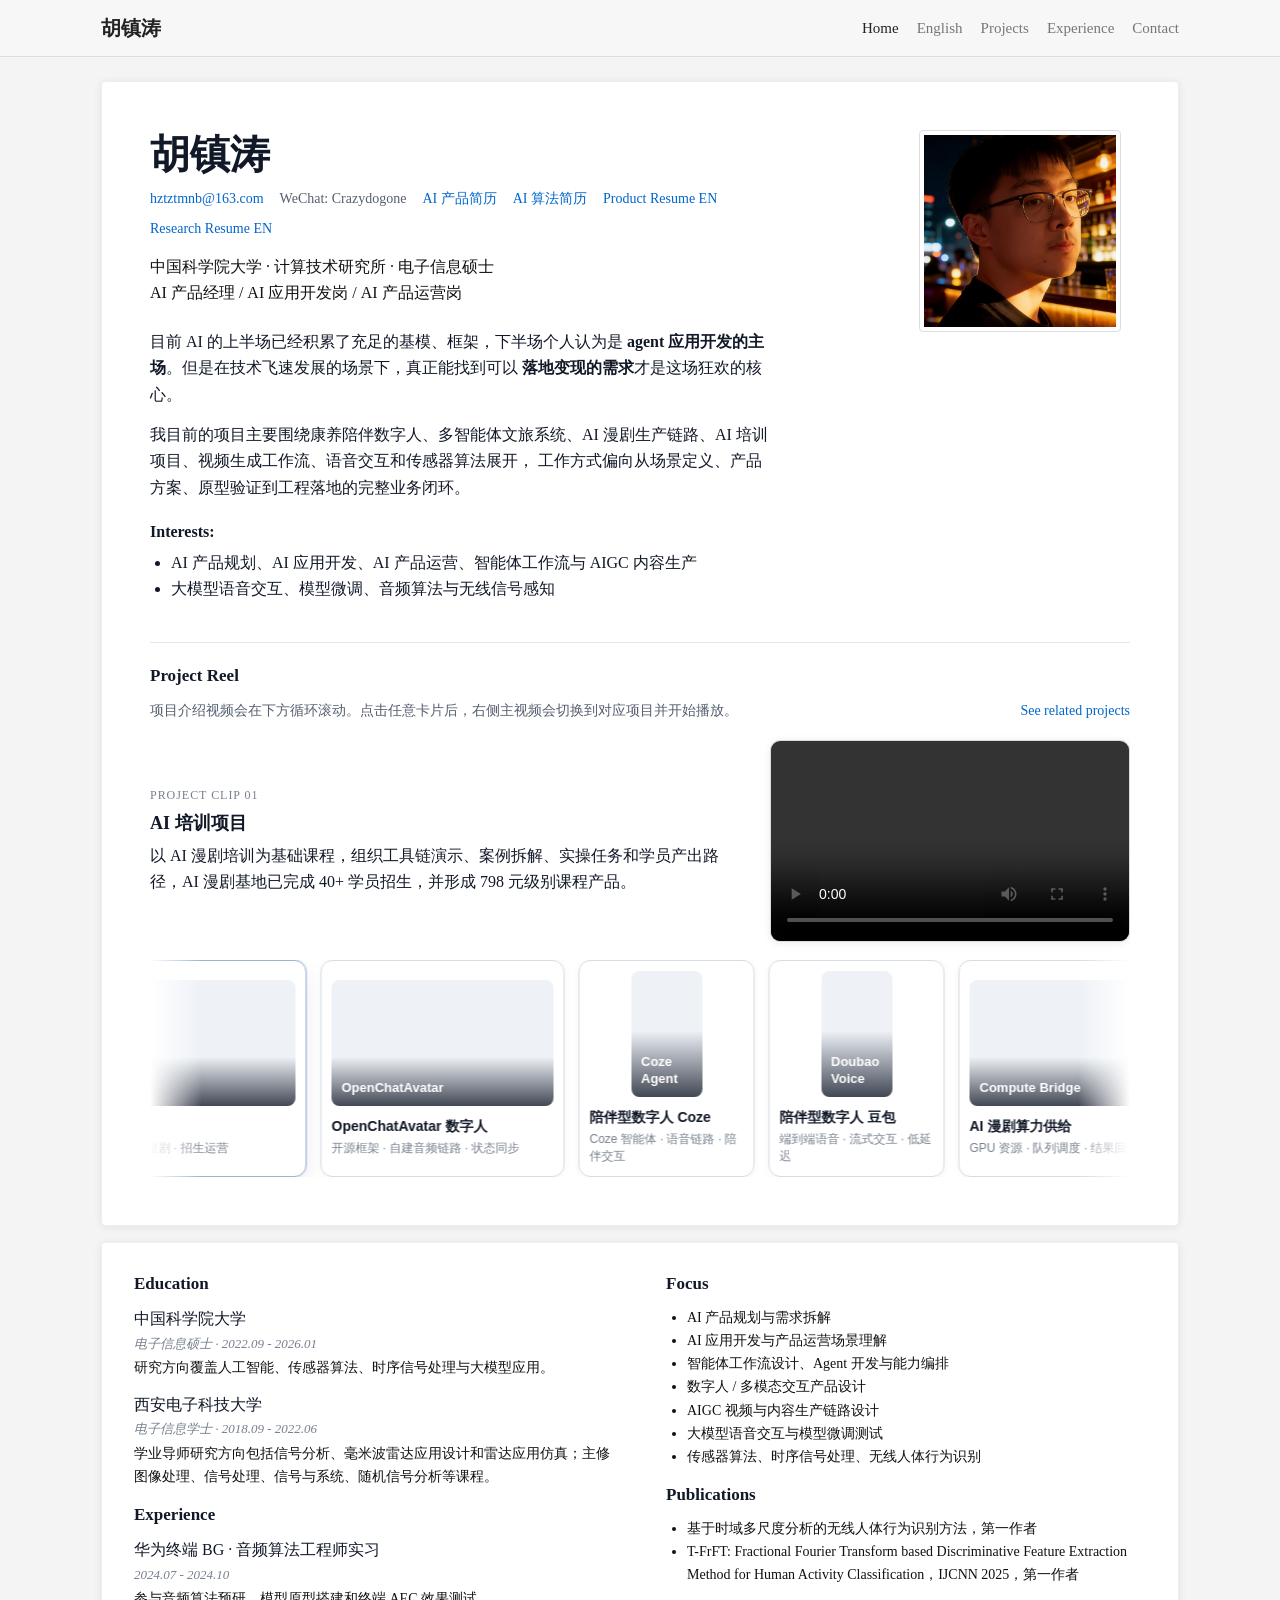
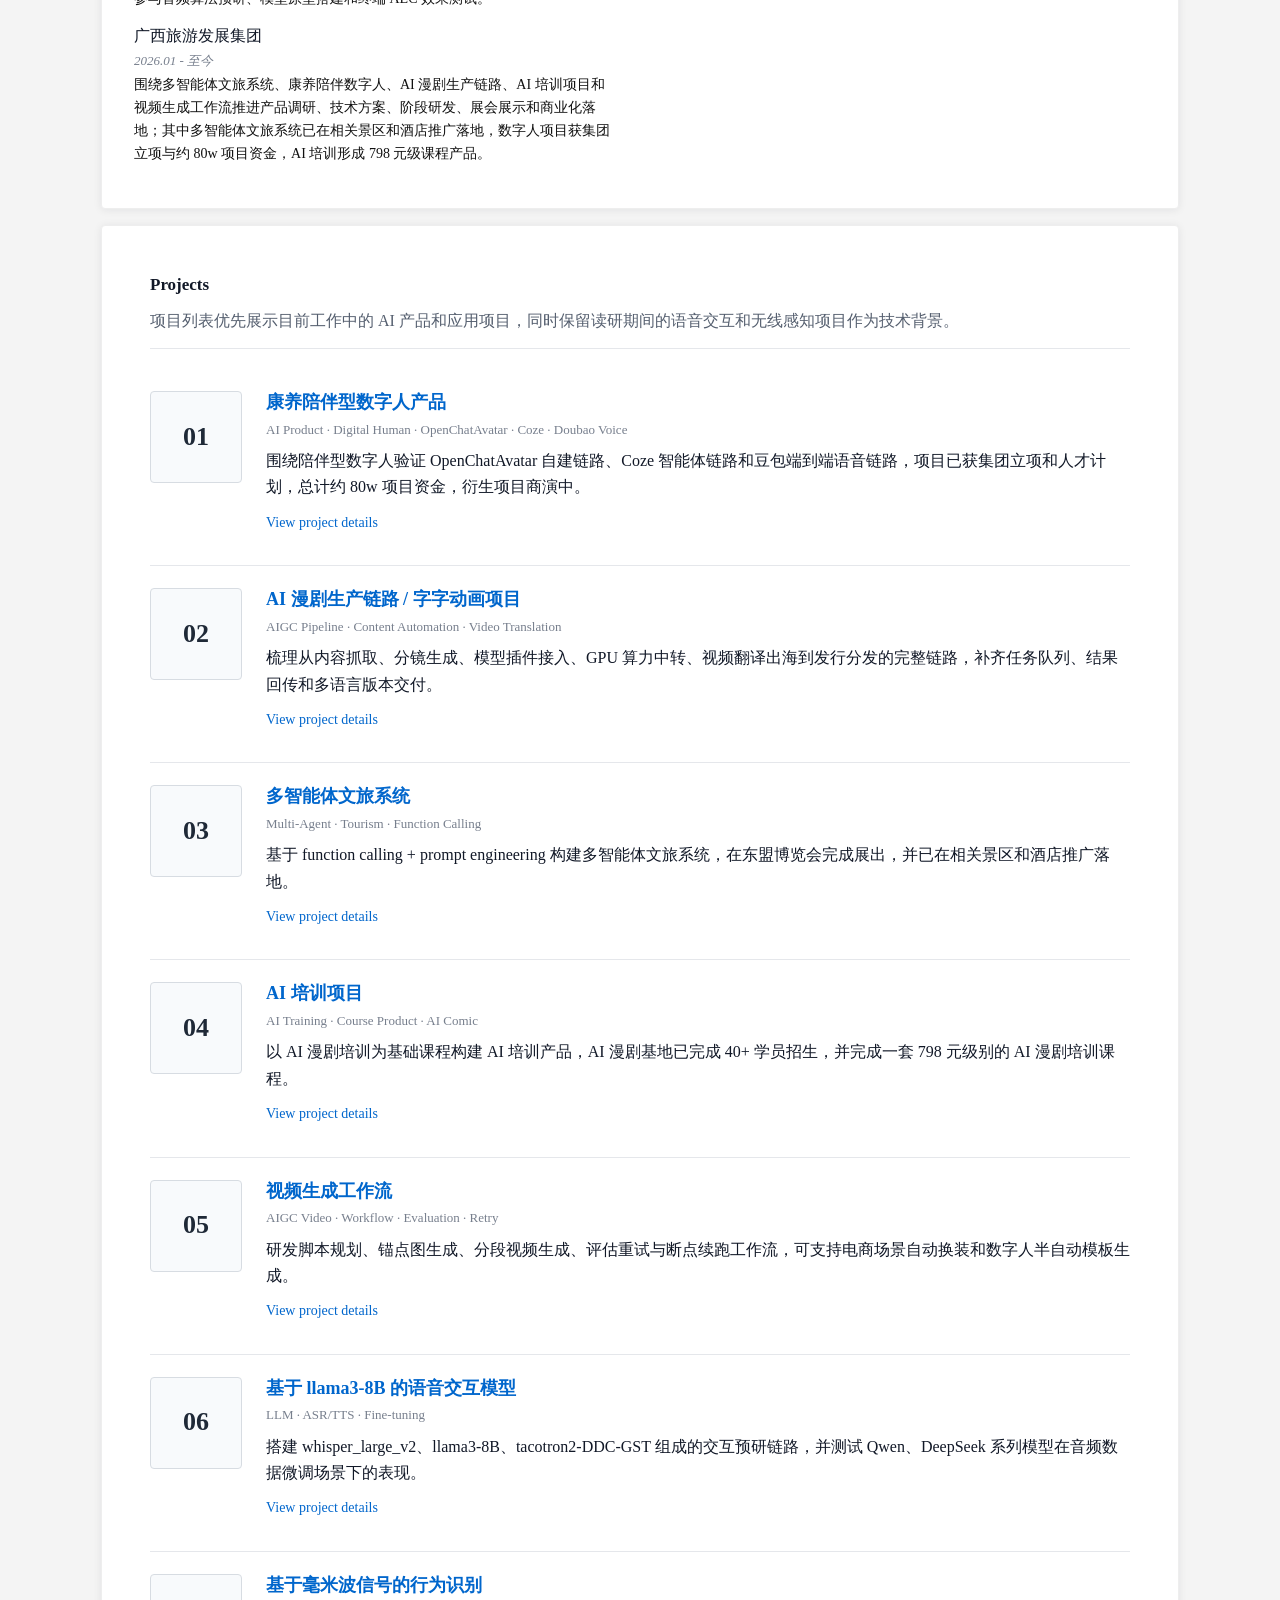
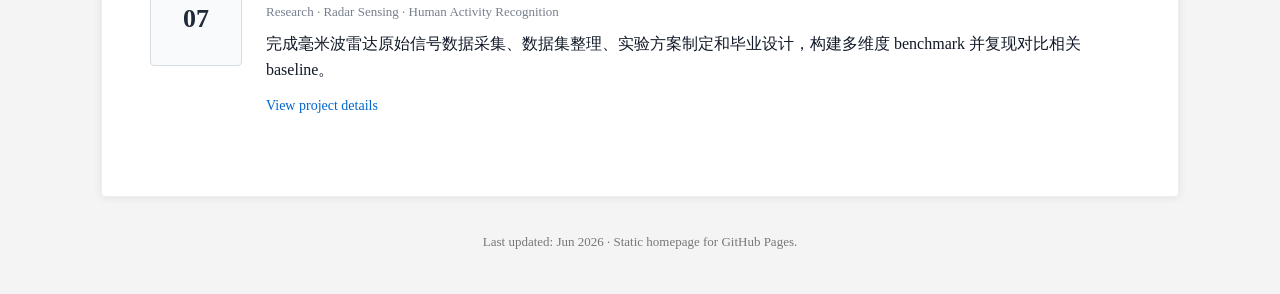
==== index.html @ 320db476 "Add English homepage and resumes" ====
<!doctype html>
<html lang="zh-CN">
  <head>
    <meta charset="utf-8" />
    <meta name="viewport" content="width=device-width, initial-scale=1" />
    <meta
      name="description"
      content="胡镇涛的个人主页，展示教育经历、AI 产品项目、AI 应用开发、产品运营、语音交互和科研算法背景。"
    />
    <title>胡镇涛 - Homepage</title>
    <link rel="icon" href="./assets/profile.jpg" />
    <link rel="stylesheet" href="./styles.css" />
  </head>
  <body>
    <header class="topbar">
      <div class="nav-wrap">
        <a class="site-name" href="./index.html">胡镇涛</a>
        <nav class="nav-links" aria-label="主导航">
          <a class="active" href="./index.html">Home</a>
          <a href="./en.html" lang="en">English</a>
          <a href="#projects">Projects</a>
          <a href="#experience">Experience</a>
          <a href="#contact">Contact</a>
        </nav>
      </div>
    </header>

    <main class="container">
      <section class="card intro-card">
        <div class="intro-main">
          <h1>胡镇涛</h1>
          <div id="contact" class="intro-contact" aria-label="联系方式和简历下载">
            <a href="mailto:hztztmnb@163.com">hztztmnb@163.com</a>
            <span>WeChat: Crazydogone</span>
            <a href="./assets/resume-ai-product.pdf" download>AI 产品简历</a>
            <a href="./assets/resume-research.pdf" download>AI 算法简历</a>
            <a href="./assets/resume-ai-product-en.pdf" download>Product Resume EN</a>
            <a href="./assets/resume-research-en.pdf" download>Research Resume EN</a>
          </div>
          <p class="affiliation">中国科学院大学 · 计算技术研究所 · 电子信息硕士</p>
          <p class="affiliation">AI 产品经理 / AI 应用开发岗 / AI 产品运营岗</p>

          <p>
            目前 AI 的上半场已经积累了充足的基模、框架，下半场个人认为是
            <strong>agent 应用开发的主场</strong>。但是在技术飞速发展的场景下，真正能找到可以
            <strong>落地变现的需求</strong>才是这场狂欢的核心。
          </p>
          <p>
            我目前的项目主要围绕康养陪伴数字人、多智能体文旅系统、AI 漫剧生产链路、AI 培训项目、视频生成工作流、语音交互和传感器算法展开，
            工作方式偏向从场景定义、产品方案、原型验证到工程落地的完整业务闭环。
          </p>

          <div class="interest-block">
            <strong>Interests:</strong>
            <ul>
              <li>AI 产品规划、AI 应用开发、AI 产品运营、智能体工作流与 AIGC 内容生产</li>
              <li>大模型语音交互、模型微调、音频算法与无线信号感知</li>
            </ul>
          </div>
        </div>

        <aside class="visual-column" aria-label="个人照片和 Agent 动画">
          <div class="portrait-card" aria-label="个人照片">
            <img src="./assets/profile.jpg" alt="胡镇涛个人照片" />
          </div>
        </aside>

        <section class="project-reel" aria-labelledby="project-reel-title">
          <div class="reel-head">
            <div>
              <h2 id="project-reel-title">Project Reel</h2>
              <p>项目介绍视频会在下方循环滚动。点击任意卡片后，右侧主视频会切换到对应项目并开始播放。</p>
            </div>
            <a class="text-link" href="#projects">See related projects</a>
          </div>

          <div class="reel-stage">
            <div class="reel-stage-copy">
              <p id="reel-active-kicker" class="reel-kicker">Project Clip 01</p>
              <h3 id="reel-active-title">AI 培训项目</h3>
              <p id="reel-active-description">
                以 AI 漫剧培训为基础课程，组织工具链演示、案例拆解、实操任务和学员产出路径，AI 漫剧基地已完成 40+ 学员招生，并形成 798 元级别课程产品。
              </p>
            </div>

            <div class="reel-stage-player">
              <video
                id="reel-active-video"
                class="active-video"
                src="./assets/project-videos/AI培训项目.mp4"
                controls
                loop
                playsinline
                preload="metadata"
                aria-label="当前选中的项目介绍视频"
              ></video>
            </div>
          </div>

          <div class="reel-rail" data-reel-rail>
            <div class="reel-track" data-reel-track>
              <button
                class="reel-card is-active"
                type="button"
                data-key="ai-training"
                data-ratio="landscape"
                data-src="./assets/project-videos/AI培训项目.mp4"
                data-kicker="Project Clip 01"
                data-title="AI 培训项目"
                data-description="以 AI 漫剧培训为基础课程，组织工具链演示、案例拆解、实操任务和学员产出路径，AI 漫剧基地已完成 40+ 学员招生，并形成 798 元级别课程产品。"
              >
                <span class="reel-preview">
                  <video src="./assets/project-videos/AI培训项目.mp4" muted loop playsinline preload="metadata"></video>
                  <span class="reel-preview-label">AI Training</span>
                </span>
                <span class="reel-card-copy">
                  <strong>AI 培训项目</strong>
                  <span>课程产品 · AI 漫剧 · 招生运营</span>
                </span>
              </button>

              <button
                class="reel-card"
                type="button"
                data-key="openchatavatar"
                data-ratio="landscape"
                data-src="./assets/project-videos/openchatavatar.mp4"
                data-kicker="Project Clip 02"
                data-title="OpenChatAvatar 自建音频链路数字人"
                data-description="基于阿里开源 OpenChatAvatar 交互框架，自建麦克风采集、VAD、ASR、LLM/Agent、TTS 和音频播放链路，并与数字人渲染状态对齐。"
              >
                <span class="reel-preview">
                  <video src="./assets/project-videos/openchatavatar.mp4" muted loop playsinline preload="metadata"></video>
                  <span class="reel-preview-label">OpenChatAvatar</span>
                </span>
                <span class="reel-card-copy">
                  <strong>OpenChatAvatar 数字人</strong>
                  <span>开源框架 · 自建音频链路 · 状态同步</span>
                </span>
              </button>

              <button
                class="reel-card"
                type="button"
                data-key="digital-human-coze"
                data-ratio="portrait"
                data-src="./assets/project-videos/陪伴型数字人_coze.mp4"
                data-kicker="Project Clip 03"
                data-title="陪伴型数字人 · Coze 智能体"
                data-description="调用自建 Coze 智能体完成陪伴对话、意图识别与工具流转，本地侧自建音频链路负责采集、识别、合成、播放和数字人驱动衔接。"
              >
                <span class="reel-preview">
                  <video src="./assets/project-videos/陪伴型数字人_coze.mp4" muted loop playsinline preload="metadata"></video>
                  <span class="reel-preview-label">Coze Agent</span>
                </span>
                <span class="reel-card-copy">
                  <strong>陪伴型数字人 Coze</strong>
                  <span>Coze 智能体 · 语音链路 · 陪伴交互</span>
                </span>
              </button>

              <button
                class="reel-card"
                type="button"
                data-key="digital-human-doubao"
                data-ratio="portrait"
                data-src="./assets/project-videos/陪伴型数字人_豆包.mp4"
                data-kicker="Project Clip 04"
                data-title="陪伴型数字人 · 豆包端到端语音"
                data-description="集成豆包端到端语音交互模型，减少传统 ASR-LLM-TTS 串联延迟，封装流式语音输入输出、打断、轮次状态和数字人驱动接口。"
              >
                <span class="reel-preview">
                  <video src="./assets/project-videos/陪伴型数字人_豆包.mp4" muted loop playsinline preload="metadata"></video>
                  <span class="reel-preview-label">Doubao Voice</span>
                </span>
                <span class="reel-card-copy">
                  <strong>陪伴型数字人 豆包</strong>
                  <span>端到端语音 · 流式交互 · 低延迟</span>
                </span>
              </button>

              <button
                class="reel-card"
                type="button"
                data-key="compute-provider"
                data-ratio="landscape"
                data-src="./assets/project-videos/算力提供.mp4"
                data-kicker="Project Clip 05"
                data-title="AI 漫剧算力中转与资源供给"
                data-description="为 AI 漫剧项目提供算力中转或直接算力资源，处理 GPU 节点接入、任务提交、队列调度、结果回传、权限控制和成本核算。"
              >
                <span class="reel-preview">
                  <video src="./assets/project-videos/算力提供.mp4" muted loop playsinline preload="metadata"></video>
                  <span class="reel-preview-label">Compute Bridge</span>
                </span>
                <span class="reel-card-copy">
                  <strong>AI 漫剧算力供给</strong>
                  <span>GPU 资源 · 队列调度 · 结果回传</span>
                </span>
              </button>

              <button
                class="reel-card"
                type="button"
                data-key="video-translator"
                data-ratio="landscape"
                data-src="./assets/project-videos/video-translator.mp4"
                data-kicker="Project Clip 06"
                data-title="国产剧翻译出海工作流"
                data-description="对应 AI 漫剧链条中的视频翻译出海任务，串联音频抽取、ASR、翻译润色、字幕时间轴对齐、配音合成和多语言版本导出。"
              >
                <span class="reel-preview">
                  <video src="./assets/project-videos/video-translator.mp4" muted loop playsinline preload="metadata"></video>
                  <span class="reel-preview-label">Video Translator</span>
                </span>
                <span class="reel-card-copy">
                  <strong>国产剧翻译出海</strong>
                  <span>ASR · 翻译润色 · 字幕/配音对齐</span>
                </span>
              </button>
            </div>
          </div>
        </section>

      </section>

      <section id="experience" class="card two-column-card">
        <div>
          <h2>Education</h2>
          <div class="entry">
            <div class="entry-title">中国科学院大学</div>
            <div class="entry-meta">电子信息硕士 · 2022.09 - 2026.01</div>
            <p>研究方向覆盖人工智能、传感器算法、时序信号处理与大模型应用。</p>
          </div>
          <div class="entry">
            <div class="entry-title">西安电子科技大学</div>
            <div class="entry-meta">电子信息学士 · 2018.09 - 2022.06</div>
            <p>学业导师研究方向包括信号分析、毫米波雷达应用设计和雷达应用仿真；主修图像处理、信号处理、信号与系统、随机信号分析等课程。</p>
          </div>

          <h2 class="subsection">Experience</h2>
          <div class="entry">
            <div class="entry-title">华为终端 BG · 音频算法工程师实习</div>
            <div class="entry-meta">2024.07 - 2024.10</div>
            <p>参与音频算法预研、模型原型搭建和终端 AEC 效果测试。</p>
          </div>
          <div class="entry">
            <div class="entry-title">广西旅游发展集团</div>
            <div class="entry-meta">2026.01 - 至今</div>
            <p>围绕多智能体文旅系统、康养陪伴数字人、AI 漫剧生产链路、AI 培训项目和视频生成工作流推进产品调研、技术方案、阶段研发、展会展示和商业化落地；其中多智能体文旅系统已在相关景区和酒店推广落地，数字人项目获集团立项与约 80w 项目资金，AI 培训形成 798 元级课程产品。</p>
          </div>
        </div>

        <div>
          <h2>Focus</h2>
          <ul class="compact-list">
            <li>AI 产品规划与需求拆解</li>
            <li>AI 应用开发与产品运营场景理解</li>
            <li>智能体工作流设计、Agent 开发与能力编排</li>
            <li>数字人 / 多模态交互产品设计</li>
            <li>AIGC 视频与内容生产链路设计</li>
            <li>大模型语音交互与模型微调测试</li>
            <li>传感器算法、时序信号处理、无线人体行为识别</li>
          </ul>

          <h2 class="subsection">Publications</h2>
          <ul class="compact-list">
            <li>基于时域多尺度分析的无线人体行为识别方法，第一作者</li>
            <li>T-FrFT: Fractional Fourier Transform based Discriminative Feature Extraction Method for Human Activity Classification，IJCNN 2025，第一作者</li>
          </ul>
        </div>
      </section>

      <section id="projects" class="card">
        <div class="section-head">
          <h2>Projects</h2>
          <p>项目列表优先展示目前工作中的 AI 产品和应用项目，同时保留读研期间的语音交互和无线感知项目作为技术背景。</p>
        </div>

        <article class="project-item">
          <div class="project-thumb">01</div>
          <div class="project-body">
            <h3><a href="./projects/digital-human.html">康养陪伴型数字人产品</a></h3>
            <p class="project-tags">AI Product · Digital Human · OpenChatAvatar · Coze · Doubao Voice</p>
            <p>
              围绕陪伴型数字人验证 OpenChatAvatar 自建链路、Coze 智能体链路和豆包端到端语音链路，项目已获集团立项和人才计划，总计约 80w 项目资金，衍生项目商演中。
            </p>
            <p><a class="text-link" href="./projects/digital-human.html">View project details</a></p>
          </div>
        </article>

        <article class="project-item">
          <div class="project-thumb">02</div>
          <div class="project-body">
            <h3><a href="./projects/ai-comic.html">AI 漫剧生产链路 / 字字动画项目</a></h3>
            <p class="project-tags">AIGC Pipeline · Content Automation · Video Translation</p>
            <p>
              梳理从内容抓取、分镜生成、模型插件接入、GPU 算力中转、视频翻译出海到发行分发的完整链路，补齐任务队列、结果回传和多语言版本交付。
            </p>
            <p><a class="text-link" href="./projects/ai-comic.html">View project details</a></p>
          </div>
        </article>

        <article class="project-item">
          <div class="project-thumb">03</div>
          <div class="project-body">
            <h3><a href="./projects/multi-agent-pm.html">多智能体文旅系统</a></h3>
            <p class="project-tags">Multi-Agent · Tourism · Function Calling</p>
            <p>
              基于 function calling + prompt engineering 构建多智能体文旅系统，在东盟博览会完成展出，并已在相关景区和酒店推广落地。
            </p>
            <p><a class="text-link" href="./projects/multi-agent-pm.html">View project details</a></p>
          </div>
        </article>

        <article class="project-item">
          <div class="project-thumb">04</div>
          <div class="project-body">
            <h3><a href="./projects/ai-training.html">AI 培训项目</a></h3>
            <p class="project-tags">AI Training · Course Product · AI Comic</p>
            <p>
              以 AI 漫剧培训为基础课程构建 AI 培训产品，AI 漫剧基地已完成 40+ 学员招生，并完成一套 798 元级别的 AI 漫剧培训课程。
            </p>
            <p><a class="text-link" href="./projects/ai-training.html">View project details</a></p>
          </div>
        </article>

        <article class="project-item">
          <div class="project-thumb">05</div>
          <div class="project-body">
            <h3><a href="./projects/video-generation-workflow.html">视频生成工作流</a></h3>
            <p class="project-tags">AIGC Video · Workflow · Evaluation · Retry</p>
            <p>
              研发脚本规划、锚点图生成、分段视频生成、评估重试与断点续跑工作流，可支持电商场景自动换装和数字人半自动模板生成。
            </p>
            <p><a class="text-link" href="./projects/video-generation-workflow.html">View project details</a></p>
          </div>
        </article>

        <article class="project-item">
          <div class="project-thumb">06</div>
          <div class="project-body">
            <h3><a href="./projects/voice-llm.html">基于 llama3-8B 的语音交互模型</a></h3>
            <p class="project-tags">LLM · ASR/TTS · Fine-tuning</p>
            <p>
              搭建 whisper_large_v2、llama3-8B、tacotron2-DDC-GST 组成的交互预研链路，并测试 Qwen、DeepSeek 系列模型在音频数据微调场景下的表现。
            </p>
            <p><a class="text-link" href="./projects/voice-llm.html">View project details</a></p>
          </div>
        </article>

        <article class="project-item">
          <div class="project-thumb">07</div>
          <div class="project-body">
            <h3><a href="./projects/wireless-sensing.html">基于毫米波信号的行为识别</a></h3>
            <p class="project-tags">Research · Radar Sensing · Human Activity Recognition</p>
            <p>
              完成毫米波雷达原始信号数据采集、数据集整理、实验方案制定和毕业设计，构建多维度 benchmark 并复现对比相关 baseline。
            </p>
            <p><a class="text-link" href="./projects/wireless-sensing.html">View project details</a></p>
          </div>
        </article>
      </section>
    </main>

    <footer class="footer">
      <p>Last updated: Jun 2026 · Static homepage for GitHub Pages.</p>
    </footer>
    <script src="./script.js"></script>
  </body>
</html>
---- styles.css ----
:root {
  --bg: #f4f4f4;
  --card: #ffffff;
  --text: #111827;
  --muted: #555f6f;
  --light: #777f8d;
  --line: #e5e7eb;
  --link: #0066cc;
  --link-hover: #004e9f;
  --shadow: 0 1px 8px rgba(15, 23, 42, 0.08);
  --radius: 4px;
}

* {
  box-sizing: border-box;
}

html {
  scroll-behavior: smooth;
}

body {
  margin: 0;
  background: var(--bg);
  color: var(--text);
  overflow-x: hidden;
  font-family:
    "Times New Roman",
    FangSong,
    "仿宋",
    sans-serif;
  font-size: 16px;
  line-height: 1.65;
}

a {
  color: var(--link);
  text-decoration: none;
}

a:hover {
  color: var(--link-hover);
  text-decoration: underline;
}

p {
  margin: 0 0 14px;
}

h1,
h2,
h3 {
  margin: 0;
  color: var(--text);
  line-height: 1.25;
  font-weight: 600;
}

h1 {
  margin-bottom: 10px;
  font-size: 40px;
}

h2 {
  margin-bottom: 12px;
  font-size: 17px;
}

h3 {
  margin-bottom: 5px;
  font-size: 18px;
}

.topbar {
  position: sticky;
  top: 0;
  z-index: 10;
  border-bottom: 1px solid #dddddd;
  background: #f7f7f7;
}

.nav-wrap {
  max-width: 1110px;
  min-height: 56px;
  margin: 0 auto;
  padding: 0 16px;
  display: flex;
  align-items: center;
  justify-content: space-between;
  gap: 24px;
}

.site-name {
  color: #222;
  font-size: 20px;
  font-weight: 700;
}

.site-name:hover {
  color: #222;
  text-decoration: none;
}

.nav-links {
  display: flex;
  align-items: center;
  gap: 18px;
  white-space: nowrap;
}

.nav-links a {
  color: #777;
  font-size: 15px;
}

.nav-links a.active,
.nav-links a:hover {
  color: #222;
  text-decoration: none;
}

.container {
  max-width: 1110px;
  margin: 0 auto;
  padding: 24px 16px 0;
}

.card {
  margin-bottom: 16px;
  padding: 48px;
  border: 1px solid #eeeeee;
  border-radius: var(--radius);
  background: var(--card);
  box-shadow: var(--shadow);
}

.intro-card {
  display: grid;
  grid-template-columns: minmax(0, 1fr) minmax(250px, 320px);
  gap: 36px;
  align-items: start;
}

.intro-main {
  min-width: 0;
}

.intro-contact {
  display: flex;
  flex-wrap: wrap;
  gap: 8px 16px;
  align-items: center;
  margin: -2px 0 14px;
  color: var(--muted);
  font-family:
    "Times New Roman",
    FangSong,
    "仿宋",
    serif;
  font-size: 14px;
  line-height: 1.45;
}

.intro-contact a,
.intro-contact span {
  display: inline-flex;
  align-items: center;
  min-height: 22px;
}

.affiliation {
  margin: 0;
  color: #111;
}

.intro-main > p:nth-of-type(3) {
  margin-top: 22px;
}

.visual-column {
  width: 100%;
  max-width: 220px;
  justify-self: end;
  display: flex;
  flex-direction: column;
  align-items: center;
  gap: 18px;
}

.portrait-card {
  width: 202px;
  padding: 4px;
  border: 1px solid #dddddd;
  border-radius: var(--radius);
  background: #fff;
}

.portrait-card img {
  display: block;
  width: 100%;
  aspect-ratio: 1 / 1;
  object-fit: cover;
  object-position: 58% 20%;
}

.interest-block {
  margin-top: 18px;
}

.interest-block ul,
.compact-list {
  margin: 4px 0 0;
  padding-left: 21px;
}

.project-reel {
  grid-column: 1 / -1;
  min-width: 0;
  margin-top: 4px;
  padding-top: 22px;
  border-top: 1px solid var(--line);
  overflow: hidden;
}

.reel-head {
  display: flex;
  align-items: end;
  justify-content: space-between;
  gap: 20px;
  margin-bottom: 18px;
}

.reel-head p {
  margin: 4px 0 0;
  color: var(--muted);
  font-size: 14px;
}

.reel-stage {
  display: grid;
  grid-template-columns: minmax(0, 1fr) 360px;
  gap: 24px;
  align-items: center;
}

.reel-stage-player {
  width: 100%;
  display: flex;
  align-items: center;
  justify-content: center;
}

.reel-stage-copy h3 {
  margin-bottom: 8px;
}

.reel-kicker {
  margin: 0 0 6px;
  color: var(--light);
  font-size: 12px;
  letter-spacing: 0.08em;
  text-transform: uppercase;
}

.reel-stage-copy p:last-child {
  margin-bottom: 0;
}

.active-video {
  display: block;
  width: 100%;
  aspect-ratio: 16 / 9;
  border: 1px solid #d7dce2;
  border-radius: 10px;
  background: #f3f4f6;
  box-shadow: 0 1px 8px rgba(15, 23, 42, 0.08);
  object-fit: contain;
}

.active-video.is-portrait {
  width: 32%;
  min-width: 96px;
  max-width: 180px;
  aspect-ratio: 9 / 16;
}

.reel-rail {
  position: relative;
  width: 100%;
  max-width: 100%;
  margin-top: 18px;
  overflow: hidden;
}

.reel-rail::before,
.reel-rail::after {
  position: absolute;
  top: 0;
  bottom: 0;
  width: 52px;
  z-index: 1;
  content: "";
  pointer-events: none;
}

.reel-rail::before {
  left: 0;
  background: linear-gradient(90deg, #ffffff 0%, rgba(255, 255, 255, 0) 100%);
}

.reel-rail::after {
  right: 0;
  background: linear-gradient(270deg, #ffffff 0%, rgba(255, 255, 255, 0) 100%);
}

.reel-track {
  display: flex;
  gap: 14px;
  width: max-content;
  will-change: transform;
}

.reel-card {
  --reel-preview-height: 126px;
  width: 244px;
  flex: 0 0 auto;
  padding: 10px;
  border: 1px solid #d7dce2;
  border-radius: 12px;
  background: #ffffff;
  box-shadow: 0 1px 8px rgba(15, 23, 42, 0.05);
  text-align: left;
  cursor: pointer;
  transition:
    transform 180ms ease,
    box-shadow 180ms ease,
    border-color 180ms ease;
}

.reel-card[data-ratio="portrait"] {
  width: 176px;
}

.reel-card:hover {
  transform: translateY(-2px);
  box-shadow: 0 10px 24px rgba(15, 23, 42, 0.08);
}

.reel-card.is-active {
  border-color: #9db5d3;
  box-shadow: 0 0 0 1px rgba(59, 130, 246, 0.12), 0 10px 24px rgba(15, 23, 42, 0.08);
}

.reel-preview {
  position: relative;
  display: block;
  height: var(--reel-preview-height);
  overflow: hidden;
  border-radius: 8px;
  background: #eef2f7;
  color: #1f2937;
}

.reel-card[data-ratio="portrait"] .reel-preview {
  width: 71px;
  margin: 0 auto;
  aspect-ratio: 9 / 16;
}

.reel-preview video {
  display: block;
  width: 100%;
  height: 100%;
  object-fit: cover;
  pointer-events: none;
}

.reel-preview-label {
  position: absolute;
  left: 0;
  right: 0;
  bottom: 0;
  display: flex;
  min-height: 44px;
  align-items: end;
  padding: 22px 10px 9px;
  background: linear-gradient(180deg, rgba(17, 24, 39, 0) 0%, rgba(17, 24, 39, 0.78) 100%);
  color: #ffffff;
  font-size: 13px;
  font-weight: 600;
  line-height: 1.35;
}

.reel-card-copy {
  display: block;
  padding-top: 10px;
}

.reel-card-copy strong {
  display: block;
  color: var(--text);
  font-size: 14px;
  line-height: 1.5;
}

.reel-card-copy span {
  display: block;
  margin-top: 3px;
  color: var(--light);
  font-size: 12px;
  line-height: 1.45;
}

.contact-line {
  grid-column: 1 / -1;
  display: flex;
  flex-wrap: wrap;
  gap: 18px;
  padding-top: 20px;
  border-top: 1px solid var(--line);
  font-family:
    "Times New Roman",
    FangSong,
    "仿宋",
    serif;
  font-size: 14px;
}

.two-column-card {
  display: grid;
  grid-template-columns: minmax(0, 1fr) minmax(0, 1fr);
  gap: 52px;
  padding: 30px 32px;
}

.entry {
  margin-bottom: 13px;
}

.entry-title {
  font-size: 16px;
  font-weight: 500;
}

.entry-meta,
.project-tags,
.detail-meta {
  color: var(--light);
  font-size: 13px;
  font-style: italic;
}

.entry p {
  margin: 2px 0 0;
  color: #111;
  font-size: 14px;
}

.subsection {
  margin-top: 16px;
}

.compact-list {
  color: #111;
  font-size: 14px;
}

.section-head {
  margin-bottom: 20px;
  border-bottom: 1px solid var(--line);
}

.section-head p {
  max-width: 850px;
  color: var(--muted);
}

.project-item {
  display: grid;
  grid-template-columns: 92px minmax(0, 1fr);
  gap: 24px;
  padding: 22px 0;
  border-bottom: 1px solid var(--line);
}

.project-item:last-child {
  border-bottom: 0;
}

.project-thumb {
  width: 92px;
  height: 92px;
  display: grid;
  place-items: center;
  border: 1px solid #d7dce2;
  border-radius: var(--radius);
  background: #f8fafc;
  color: #1f2937;
  font-size: 26px;
  font-weight: 700;
}

.project-body p {
  margin-bottom: 8px;
}

.project-tags {
  margin-bottom: 8px;
  font-style: normal;
}

.text-link {
  font-size: 14px;
  font-weight: 500;
}

.footer {
  max-width: 1110px;
  margin: 0 auto;
  padding: 18px 16px 28px;
  color: #777;
  font-size: 13px;
  text-align: center;
}

.detail-card {
  padding: 42px 48px;
}

.back-link {
  display: inline-block;
  margin-bottom: 20px;
  font-size: 14px;
}

.detail-title {
  margin-bottom: 6px;
  font-size: 34px;
}

.detail-lede {
  max-width: 850px;
  margin-top: 22px;
  color: #222;
}

.detail-grid {
  display: grid;
  grid-template-columns: minmax(0, 0.85fr) minmax(0, 1.15fr);
  gap: 36px;
  margin-top: 28px;
  padding-top: 28px;
  border-top: 1px solid var(--line);
}

.detail-section {
  margin-bottom: 24px;
}

.detail-section ul {
  margin: 8px 0 0;
  padding-left: 21px;
}

.detail-section li {
  margin-bottom: 6px;
}

.tag-list {
  display: flex;
  flex-wrap: wrap;
  gap: 8px;
  margin-top: 8px;
}

.tag-list span {
  display: inline-flex;
  padding: 3px 8px;
  border: 1px solid #d8dee8;
  border-radius: 999px;
  background: #f8fafc;
  color: #334155;
  font-size: 13px;
}

@media (max-width: 820px) {
  h1 {
    font-size: 32px;
  }

  .nav-wrap {
    align-items: flex-start;
    flex-direction: column;
    gap: 4px;
    padding-top: 10px;
    padding-bottom: 10px;
  }

  .nav-links {
    gap: 14px;
    overflow-x: auto;
    width: 100%;
  }

  .card {
    padding: 26px 22px;
  }

  .intro-card,
  .two-column-card,
  .detail-grid {
    grid-template-columns: 1fr;
    gap: 24px;
  }

  .visual-column {
    width: min(100%, 220px);
    justify-self: center;
    order: -1;
  }

  .portrait-card {
    justify-self: start;
    width: 180px;
    order: -1;
  }

  .contact-line {
    flex-direction: column;
    gap: 8px;
  }

  .reel-head,
  .reel-stage {
    grid-template-columns: 1fr;
    align-items: start;
  }

  .reel-head {
    flex-direction: column;
    align-items: start;
  }

  .reel-stage-player {
    max-width: 360px;
  }

  .reel-card {
    --reel-preview-height: 112px;
    width: 220px;
  }

  .reel-card[data-ratio="portrait"] {
    width: 166px;
  }

  .reel-card[data-ratio="portrait"] .reel-preview {
    width: 63px;
  }

  .project-item {
    grid-template-columns: 1fr;
    gap: 12px;
  }

  .project-thumb {
    width: 72px;
    height: 72px;
    font-size: 22px;
  }

  .detail-title {
    font-size: 28px;
  }
}
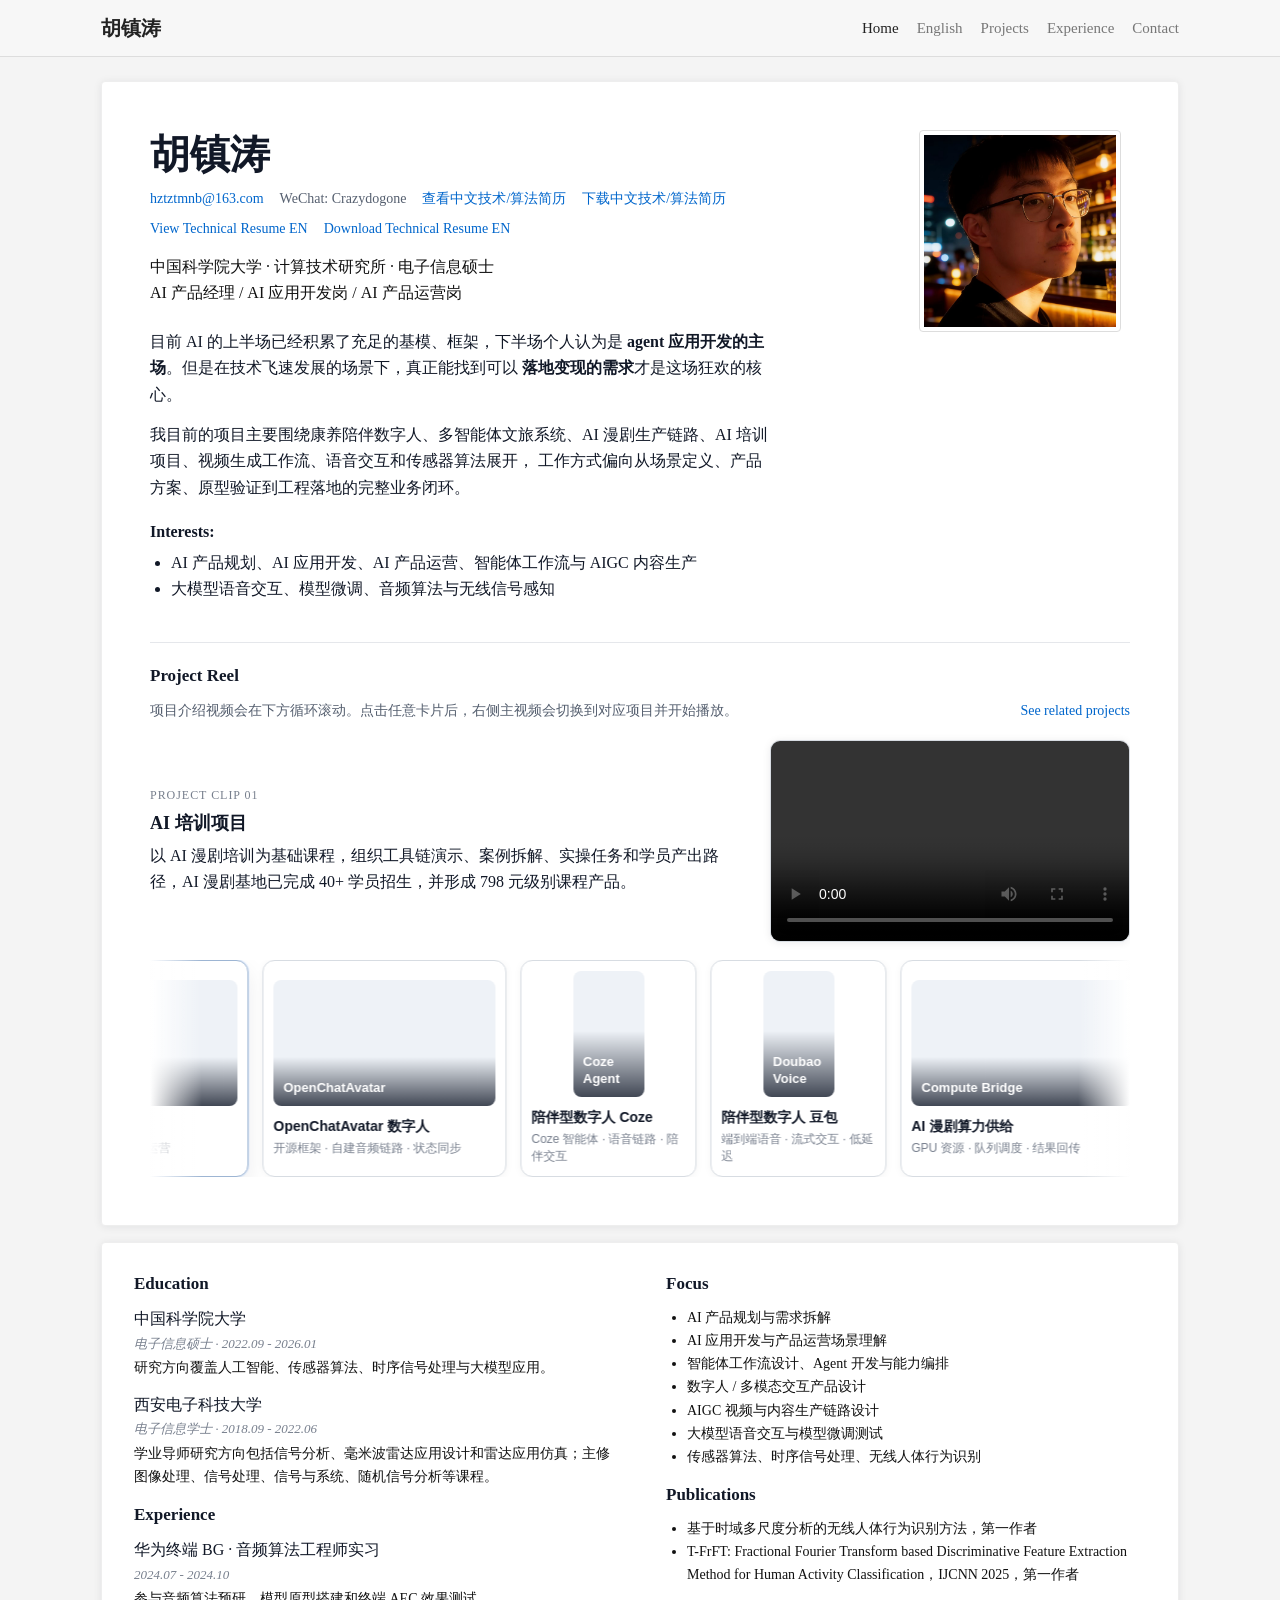
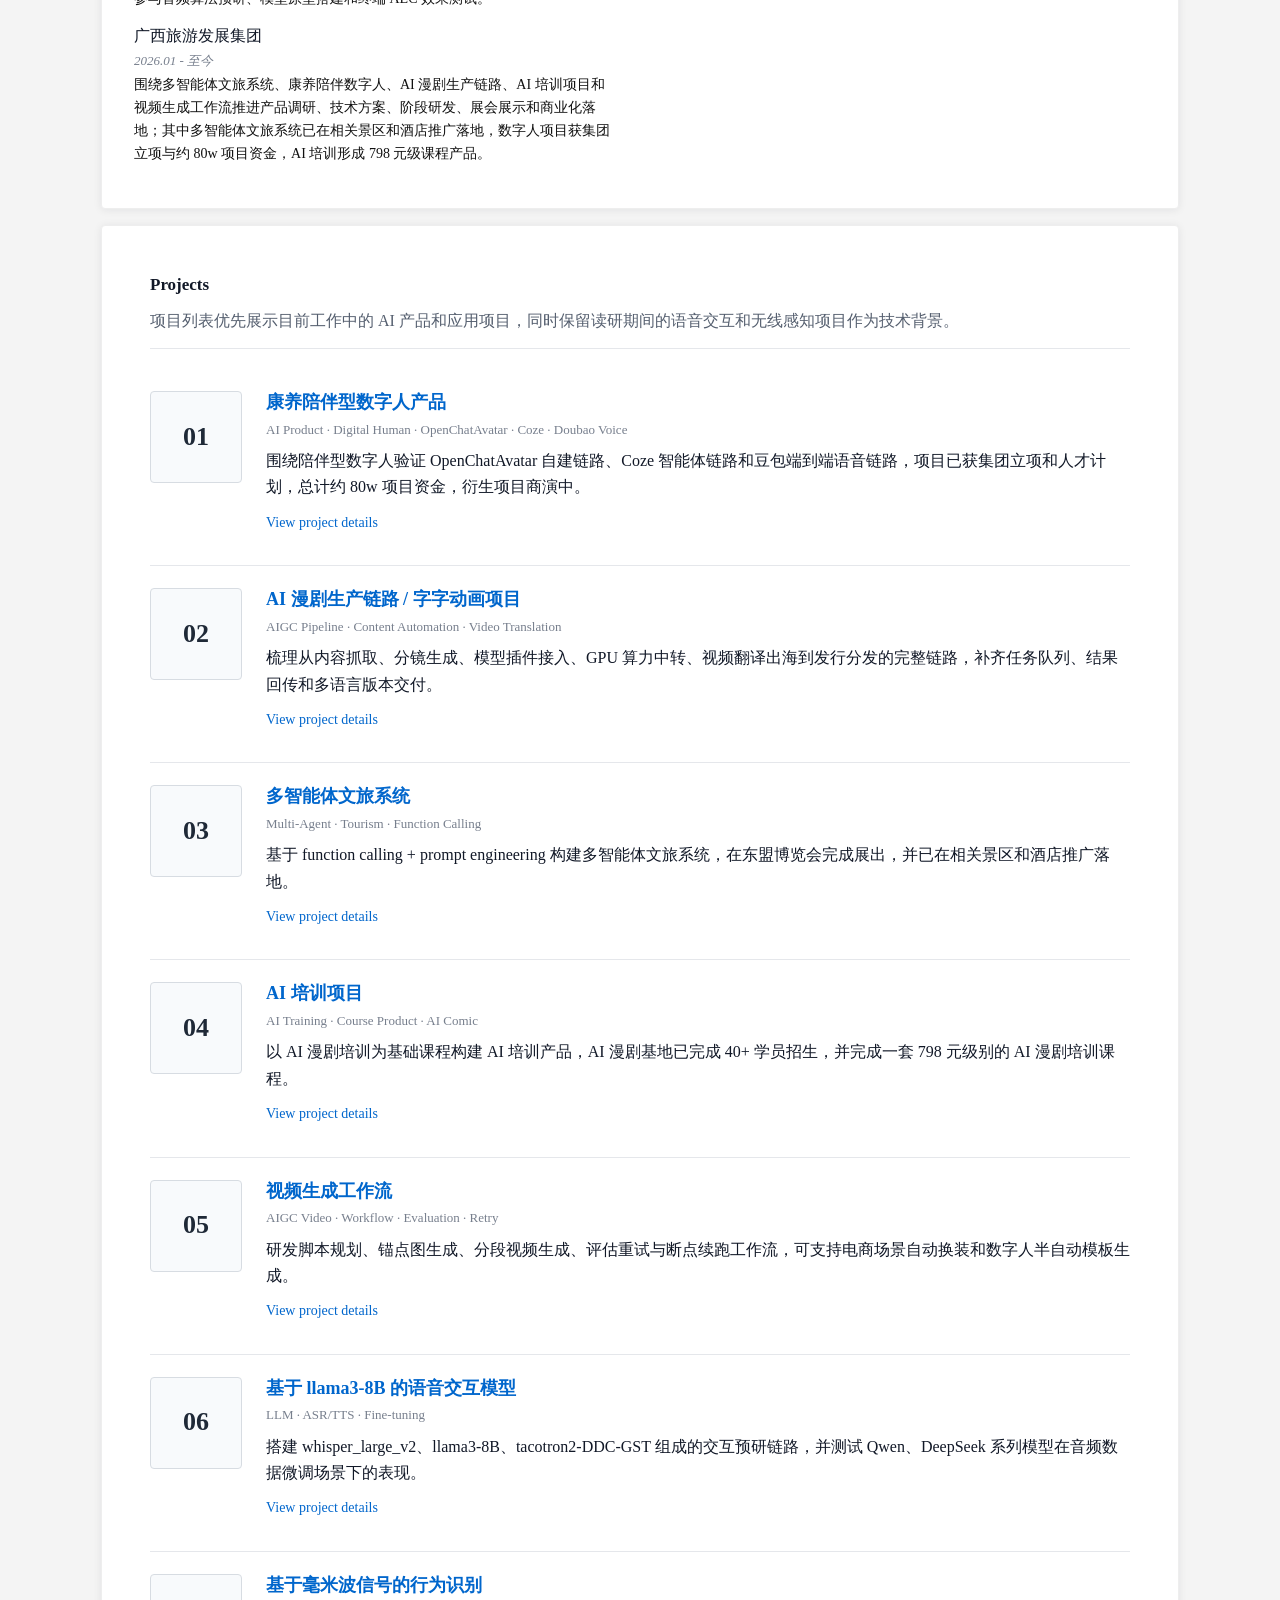
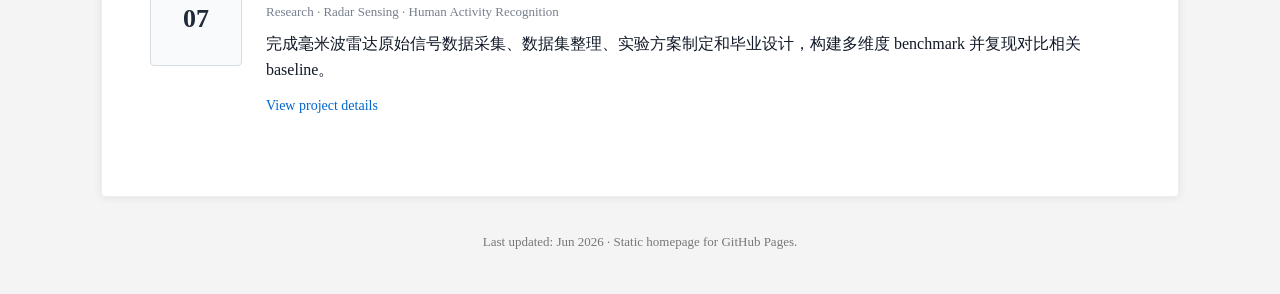
==== commit bab34732: "Update technical resume links" ====
--- a/index.html
+++ b/index.html
@@ -32,10 +32,10 @@
           <div id="contact" class="intro-contact" aria-label="联系方式和简历下载">
             <a href="mailto:hztztmnb@163.com">hztztmnb@163.com</a>
             <span>WeChat: Crazydogone</span>
-            <a href="./assets/resume-ai-product.pdf" download>AI 产品简历</a>
-            <a href="./assets/resume-research.pdf" download>AI 算法简历</a>
-            <a href="./assets/resume-ai-product-en.pdf" download>Product Resume EN</a>
-            <a href="./assets/resume-research-en.pdf" download>Research Resume EN</a>
+            <a href="./assets/resume-technical-cn.pdf" target="_blank" rel="noopener">查看中文技术/算法简历</a>
+            <a href="./assets/resume-technical-cn.pdf" download>下载中文技术/算法简历</a>
+            <a href="./assets/resume-technical-en.pdf" target="_blank" rel="noopener" lang="en">View Technical Resume EN</a>
+            <a href="./assets/resume-technical-en.pdf" download lang="en">Download Technical Resume EN</a>
           </div>
           <p class="affiliation">中国科学院大学 · 计算技术研究所 · 电子信息硕士</p>
           <p class="affiliation">AI 产品经理 / AI 应用开发岗 / AI 产品运营岗</p>
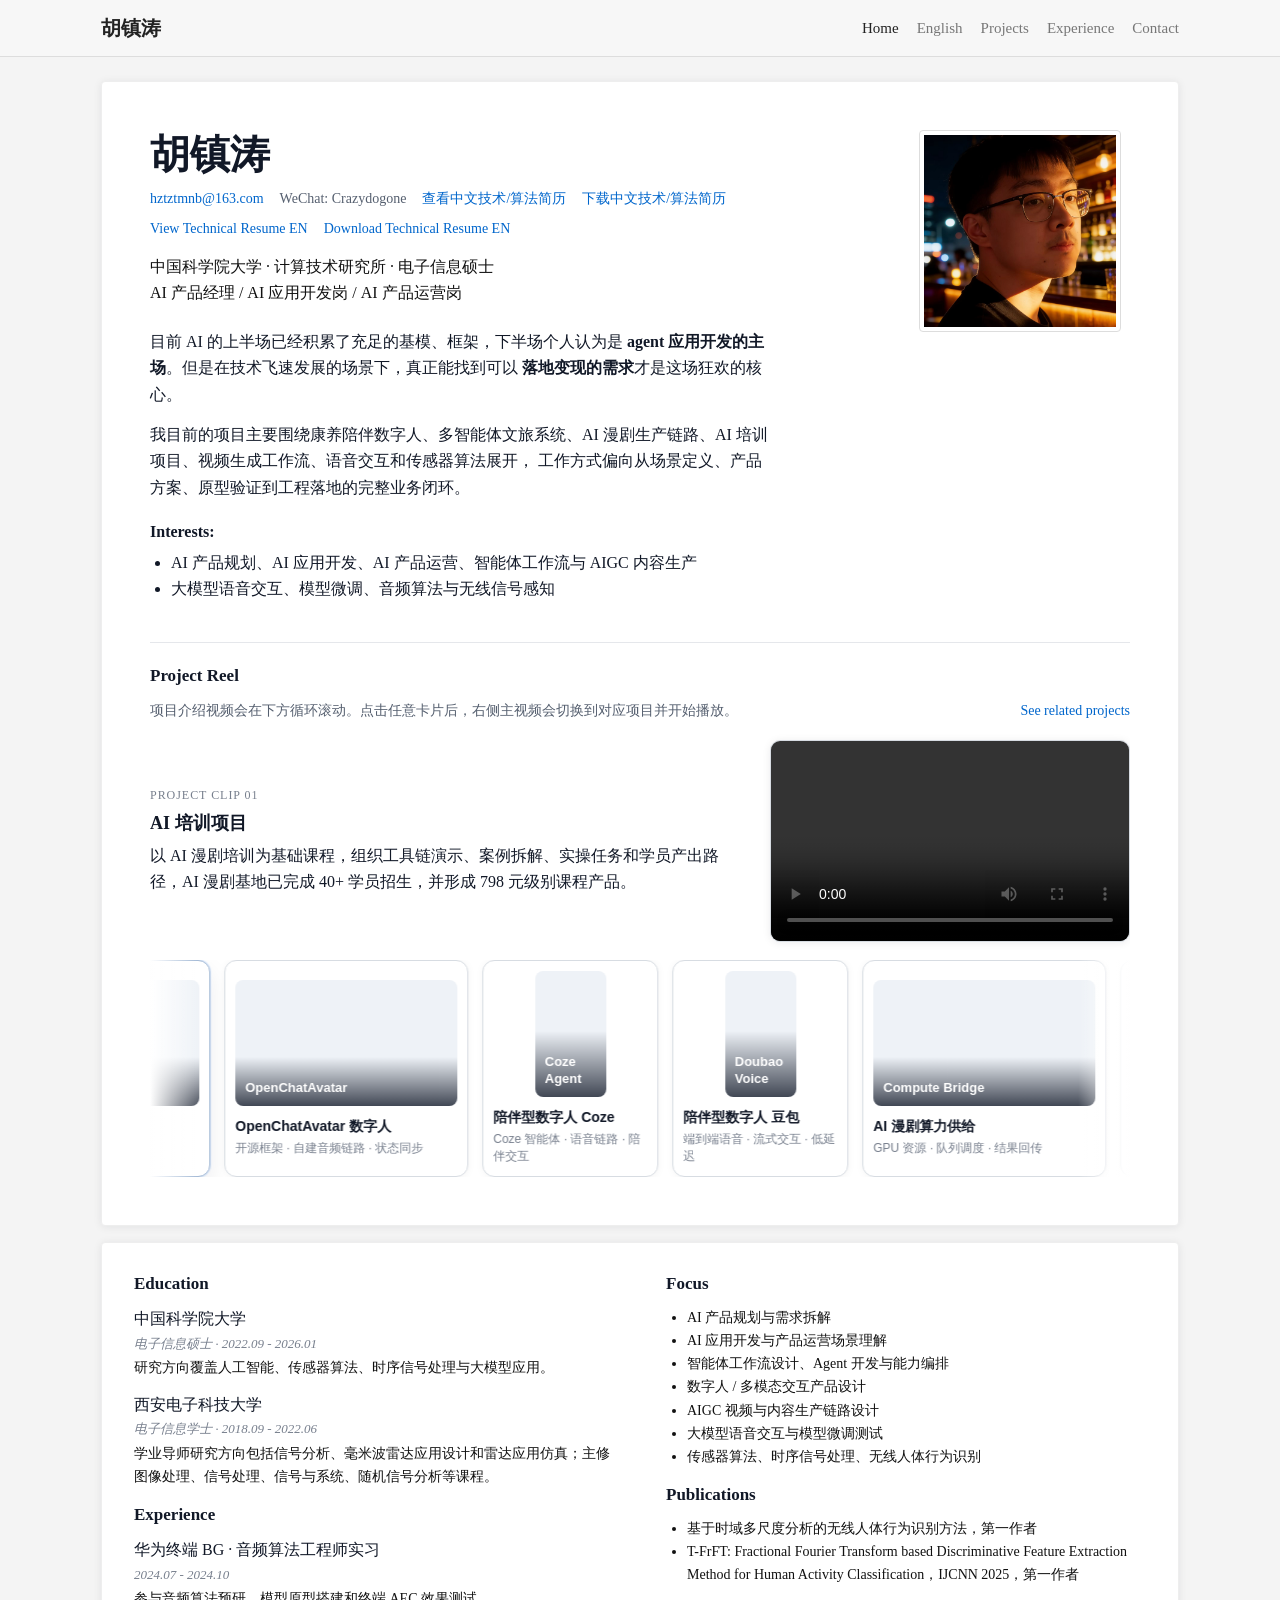
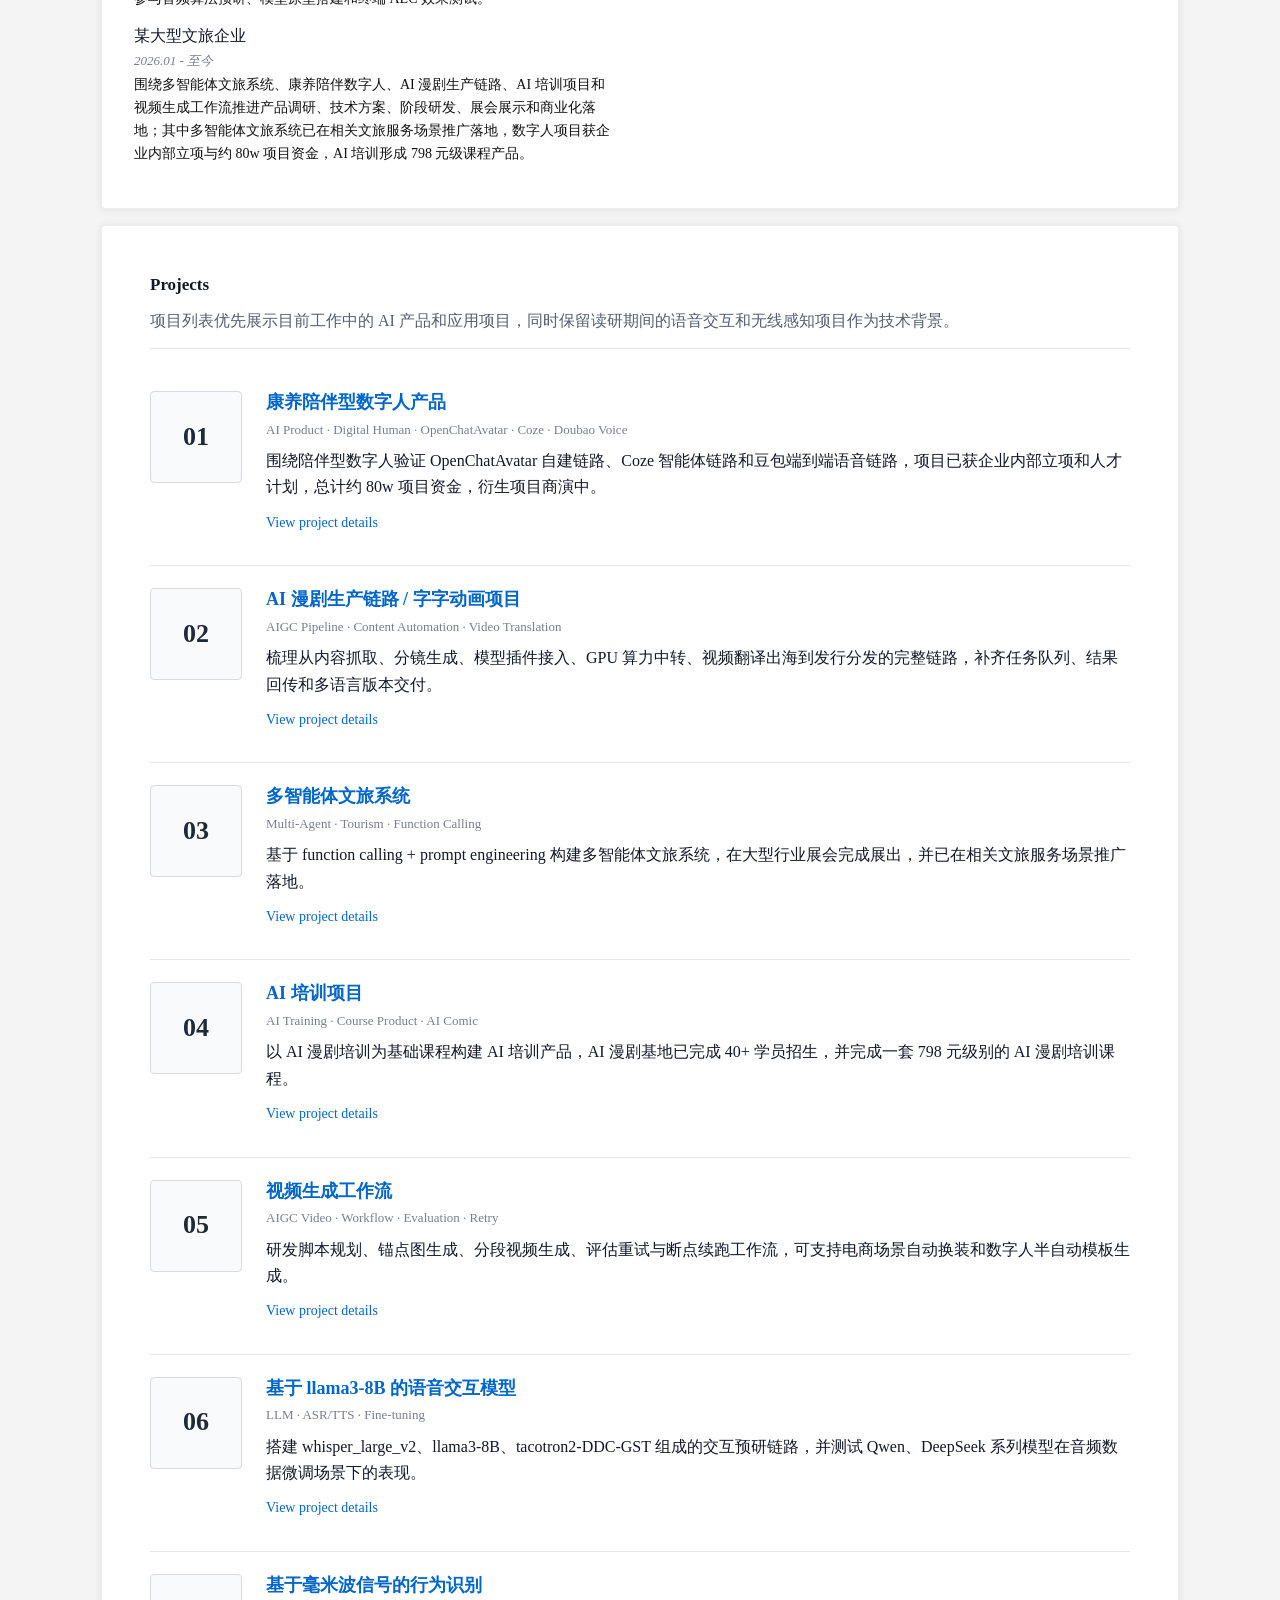
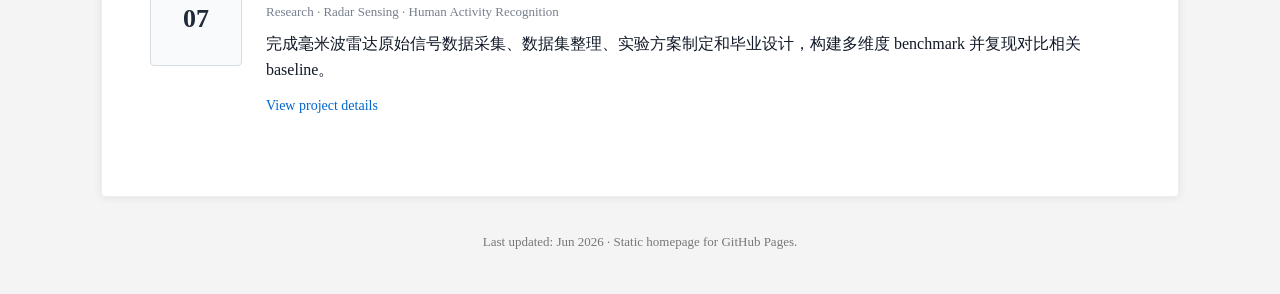
==== commit 1066487d: "Anonymize company references in resume site" ====
--- a/index.html
+++ b/index.html
@@ -245,9 +245,9 @@
             <p>参与音频算法预研、模型原型搭建和终端 AEC 效果测试。</p>
           </div>
           <div class="entry">
-            <div class="entry-title">广西旅游发展集团</div>
+            <div class="entry-title">某大型文旅企业</div>
             <div class="entry-meta">2026.01 - 至今</div>
-            <p>围绕多智能体文旅系统、康养陪伴数字人、AI 漫剧生产链路、AI 培训项目和视频生成工作流推进产品调研、技术方案、阶段研发、展会展示和商业化落地；其中多智能体文旅系统已在相关景区和酒店推广落地，数字人项目获集团立项与约 80w 项目资金，AI 培训形成 798 元级课程产品。</p>
+            <p>围绕多智能体文旅系统、康养陪伴数字人、AI 漫剧生产链路、AI 培训项目和视频生成工作流推进产品调研、技术方案、阶段研发、展会展示和商业化落地；其中多智能体文旅系统已在相关文旅服务场景推广落地，数字人项目获企业内部立项与约 80w 项目资金，AI 培训形成 798 元级课程产品。</p>
           </div>
         </div>
 
@@ -283,7 +283,7 @@
             <h3><a href="./projects/digital-human.html">康养陪伴型数字人产品</a></h3>
             <p class="project-tags">AI Product · Digital Human · OpenChatAvatar · Coze · Doubao Voice</p>
             <p>
-              围绕陪伴型数字人验证 OpenChatAvatar 自建链路、Coze 智能体链路和豆包端到端语音链路，项目已获集团立项和人才计划，总计约 80w 项目资金，衍生项目商演中。
+              围绕陪伴型数字人验证 OpenChatAvatar 自建链路、Coze 智能体链路和豆包端到端语音链路，项目已获企业内部立项和人才计划，总计约 80w 项目资金，衍生项目商演中。
             </p>
             <p><a class="text-link" href="./projects/digital-human.html">View project details</a></p>
           </div>
@@ -307,7 +307,7 @@
             <h3><a href="./projects/multi-agent-pm.html">多智能体文旅系统</a></h3>
             <p class="project-tags">Multi-Agent · Tourism · Function Calling</p>
             <p>
-              基于 function calling + prompt engineering 构建多智能体文旅系统，在东盟博览会完成展出，并已在相关景区和酒店推广落地。
+              基于 function calling + prompt engineering 构建多智能体文旅系统，在大型行业展会完成展出，并已在相关文旅服务场景推广落地。
             </p>
             <p><a class="text-link" href="./projects/multi-agent-pm.html">View project details</a></p>
           </div>
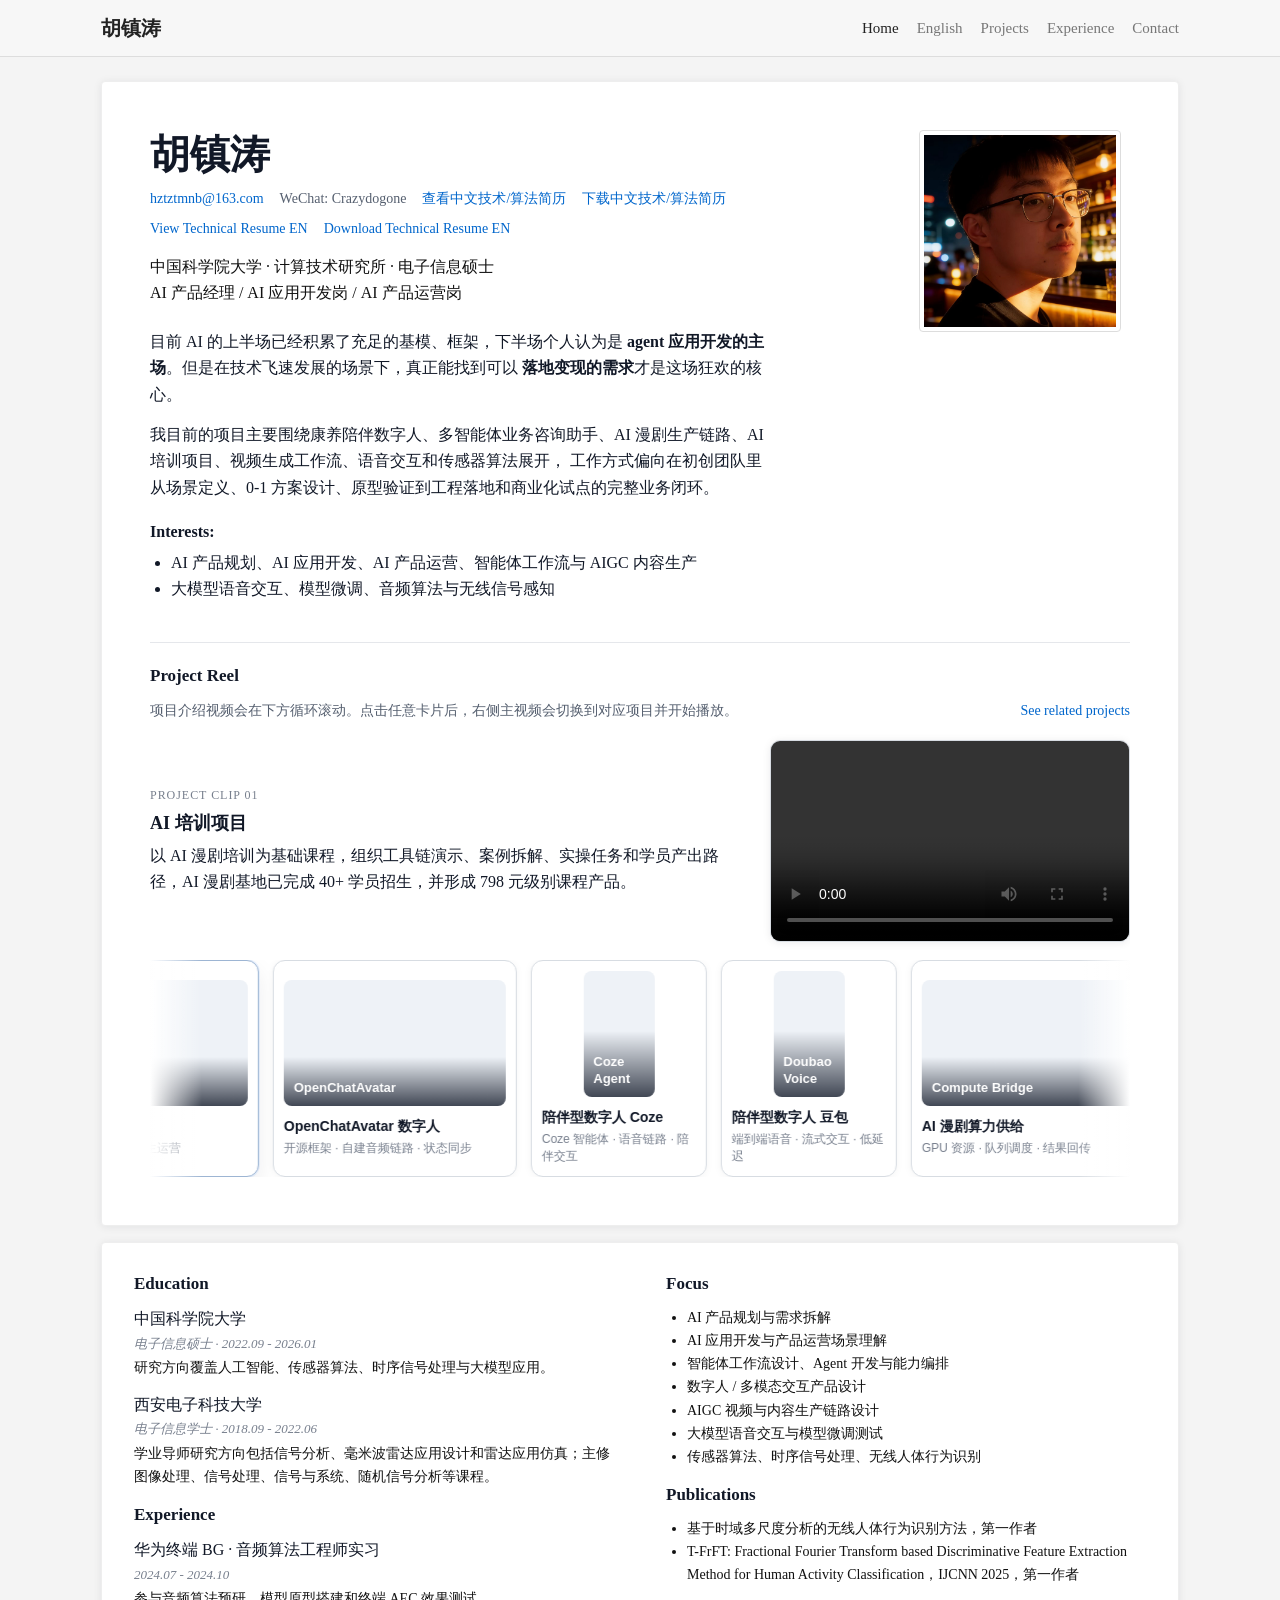
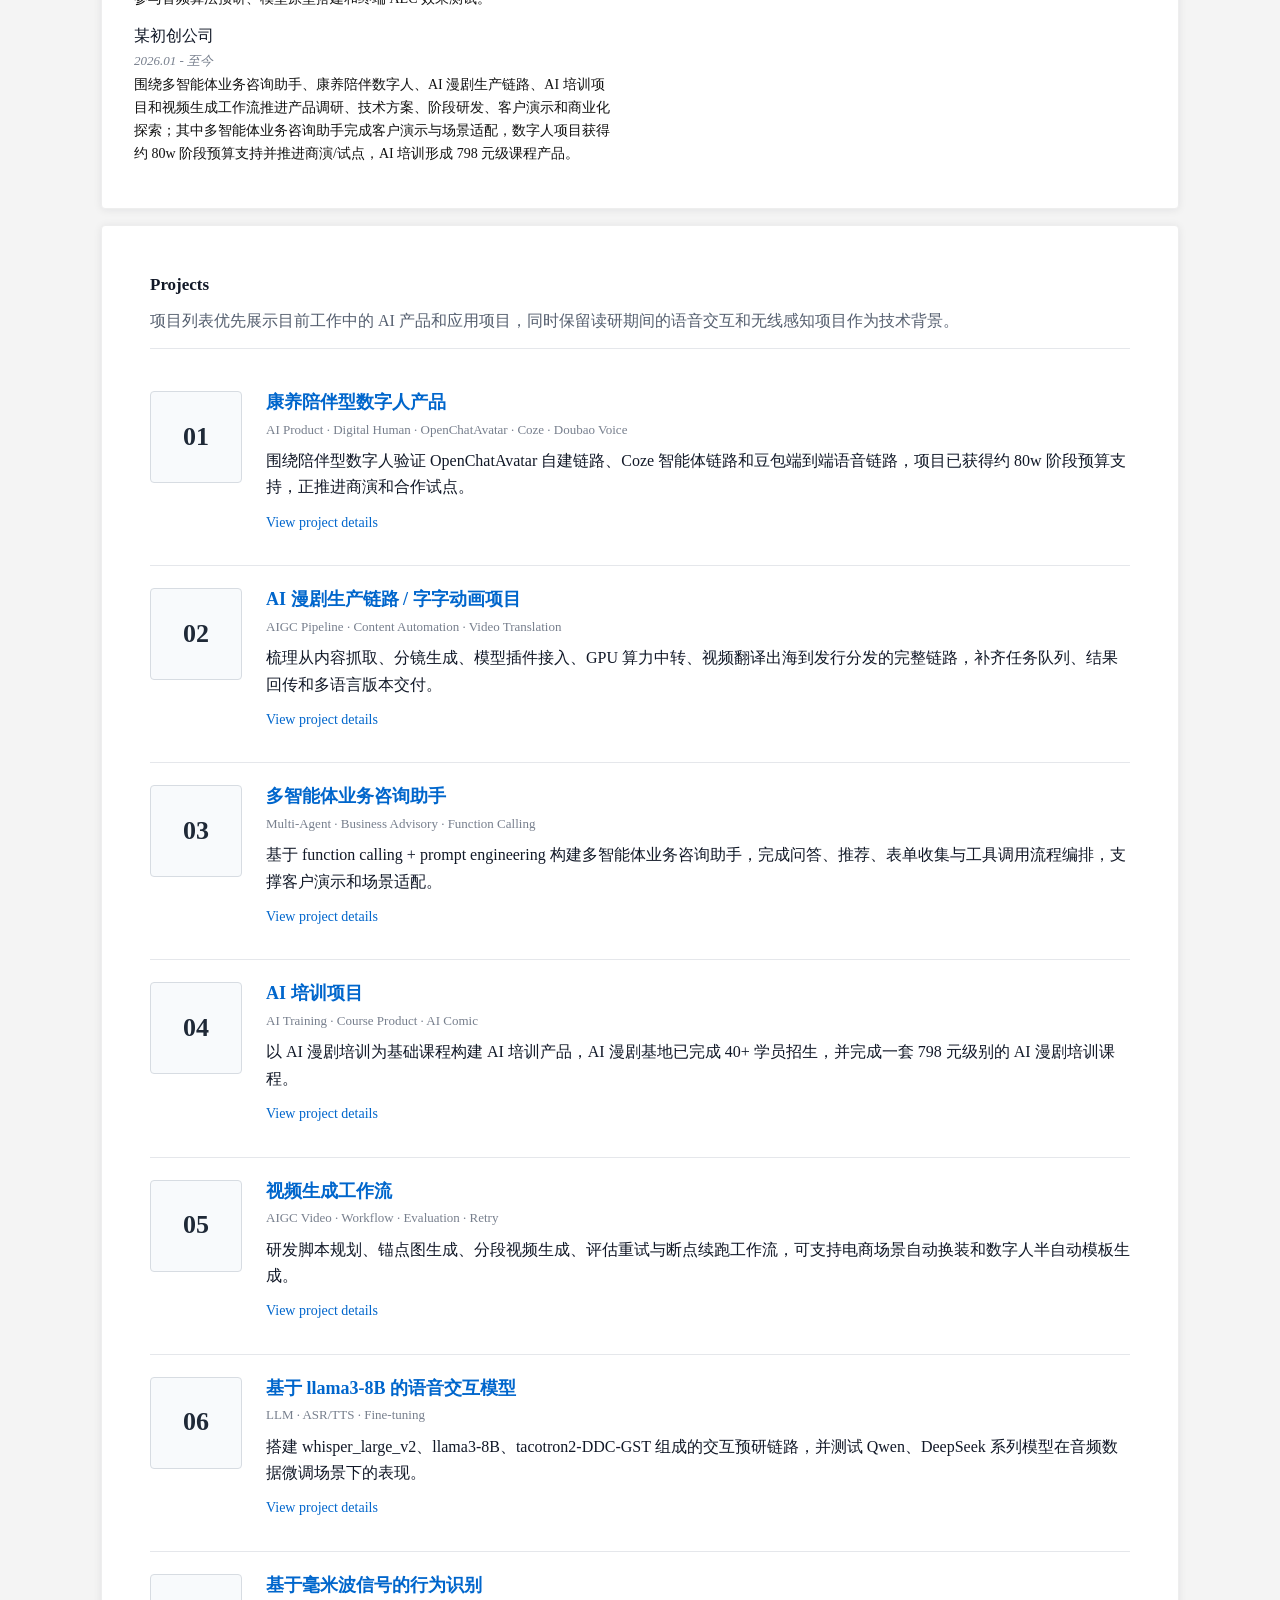
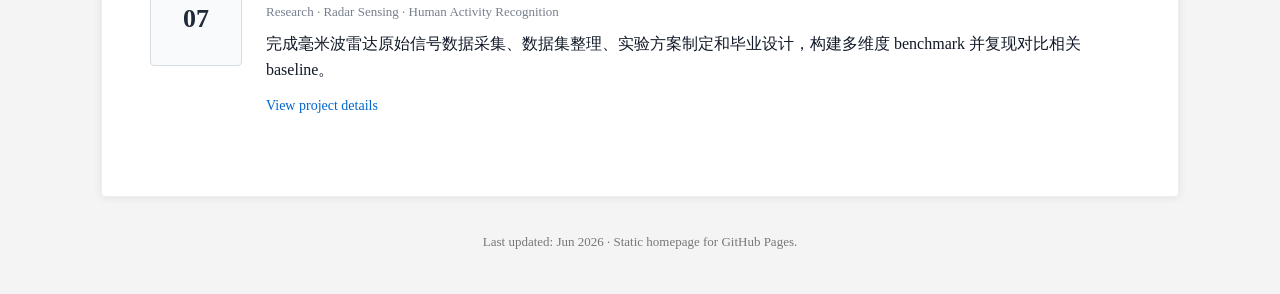
==== commit 53a2d6e8: "Update startup experience content" ====
--- a/index.html
+++ b/index.html
@@ -46,8 +46,8 @@
             <strong>落地变现的需求</strong>才是这场狂欢的核心。
           </p>
           <p>
-            我目前的项目主要围绕康养陪伴数字人、多智能体文旅系统、AI 漫剧生产链路、AI 培训项目、视频生成工作流、语音交互和传感器算法展开，
-            工作方式偏向从场景定义、产品方案、原型验证到工程落地的完整业务闭环。
+            我目前的项目主要围绕康养陪伴数字人、多智能体业务咨询助手、AI 漫剧生产链路、AI 培训项目、视频生成工作流、语音交互和传感器算法展开，
+            工作方式偏向在初创团队里从场景定义、0-1 方案设计、原型验证到工程落地和商业化试点的完整业务闭环。
           </p>
 
           <div class="interest-block">
@@ -245,9 +245,9 @@
             <p>参与音频算法预研、模型原型搭建和终端 AEC 效果测试。</p>
           </div>
           <div class="entry">
-            <div class="entry-title">某大型文旅企业</div>
+            <div class="entry-title">某初创公司</div>
             <div class="entry-meta">2026.01 - 至今</div>
-            <p>围绕多智能体文旅系统、康养陪伴数字人、AI 漫剧生产链路、AI 培训项目和视频生成工作流推进产品调研、技术方案、阶段研发、展会展示和商业化落地；其中多智能体文旅系统已在相关文旅服务场景推广落地，数字人项目获企业内部立项与约 80w 项目资金，AI 培训形成 798 元级课程产品。</p>
+            <p>围绕多智能体业务咨询助手、康养陪伴数字人、AI 漫剧生产链路、AI 培训项目和视频生成工作流推进产品调研、技术方案、阶段研发、客户演示和商业化探索；其中多智能体业务咨询助手完成客户演示与场景适配，数字人项目获得约 80w 阶段预算支持并推进商演/试点，AI 培训形成 798 元级课程产品。</p>
           </div>
         </div>
 
@@ -283,7 +283,7 @@
             <h3><a href="./projects/digital-human.html">康养陪伴型数字人产品</a></h3>
             <p class="project-tags">AI Product · Digital Human · OpenChatAvatar · Coze · Doubao Voice</p>
             <p>
-              围绕陪伴型数字人验证 OpenChatAvatar 自建链路、Coze 智能体链路和豆包端到端语音链路，项目已获企业内部立项和人才计划，总计约 80w 项目资金，衍生项目商演中。
+              围绕陪伴型数字人验证 OpenChatAvatar 自建链路、Coze 智能体链路和豆包端到端语音链路，项目已获得约 80w 阶段预算支持，正推进商演和合作试点。
             </p>
             <p><a class="text-link" href="./projects/digital-human.html">View project details</a></p>
           </div>
@@ -304,10 +304,10 @@
         <article class="project-item">
           <div class="project-thumb">03</div>
           <div class="project-body">
-            <h3><a href="./projects/multi-agent-pm.html">多智能体文旅系统</a></h3>
-            <p class="project-tags">Multi-Agent · Tourism · Function Calling</p>
-            <p>
-              基于 function calling + prompt engineering 构建多智能体文旅系统，在大型行业展会完成展出，并已在相关文旅服务场景推广落地。
+            <h3><a href="./projects/multi-agent-pm.html">多智能体业务咨询助手</a></h3>
+            <p class="project-tags">Multi-Agent · Business Advisory · Function Calling</p>
+            <p>
+              基于 function calling + prompt engineering 构建多智能体业务咨询助手，完成问答、推荐、表单收集与工具调用流程编排，支撑客户演示和场景适配。
             </p>
             <p><a class="text-link" href="./projects/multi-agent-pm.html">View project details</a></p>
           </div>
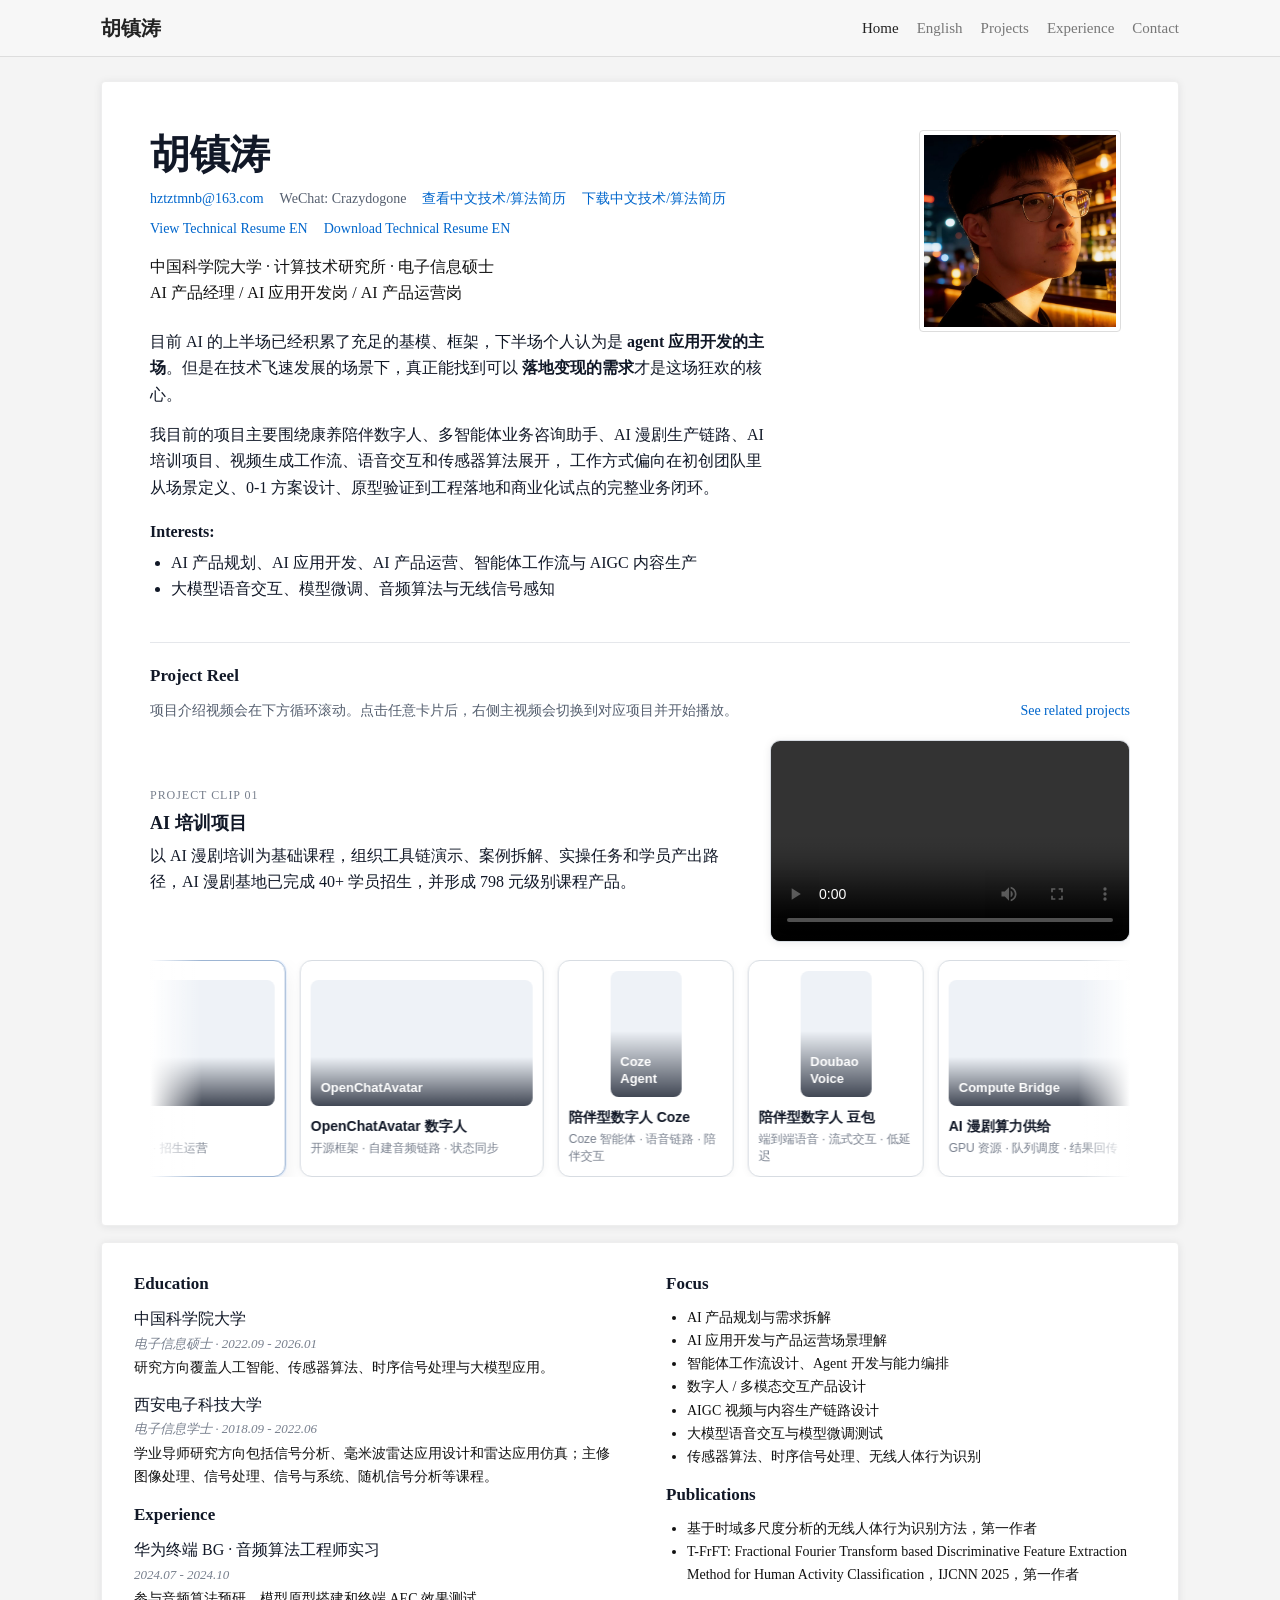
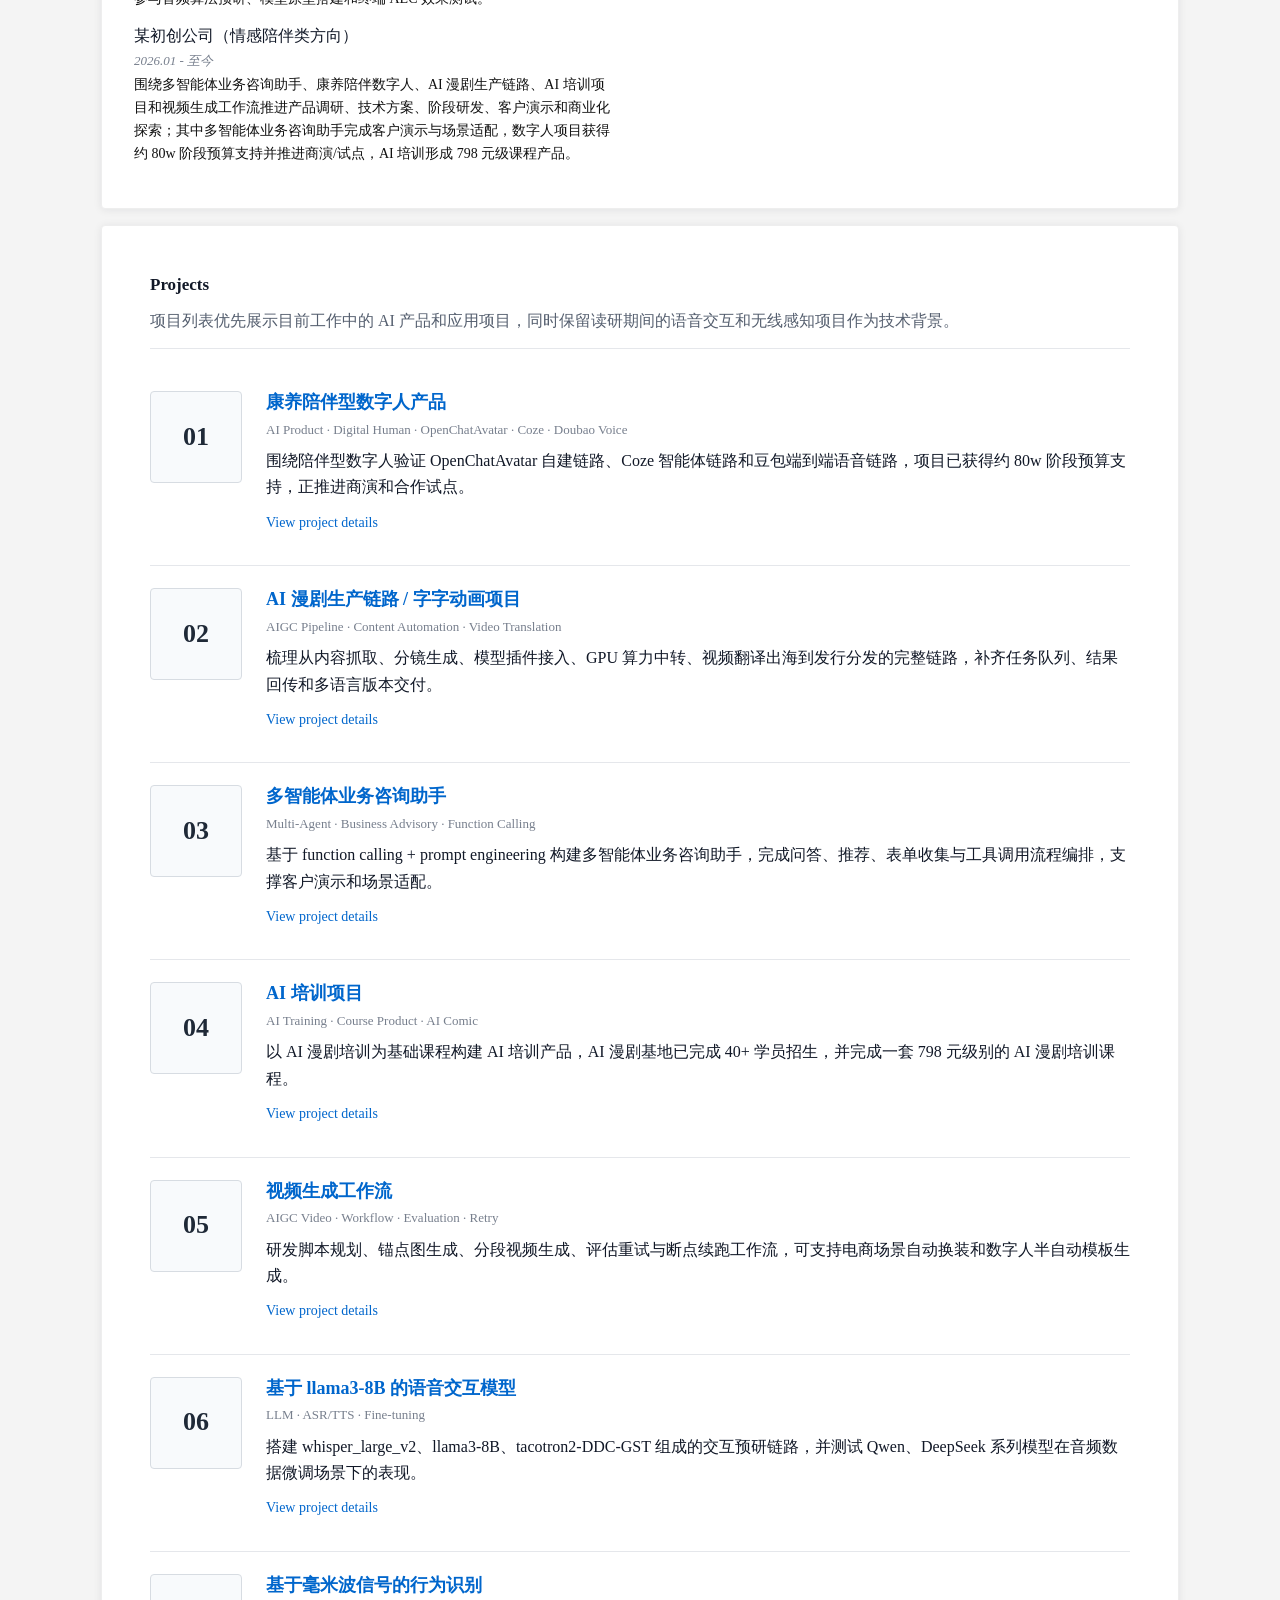
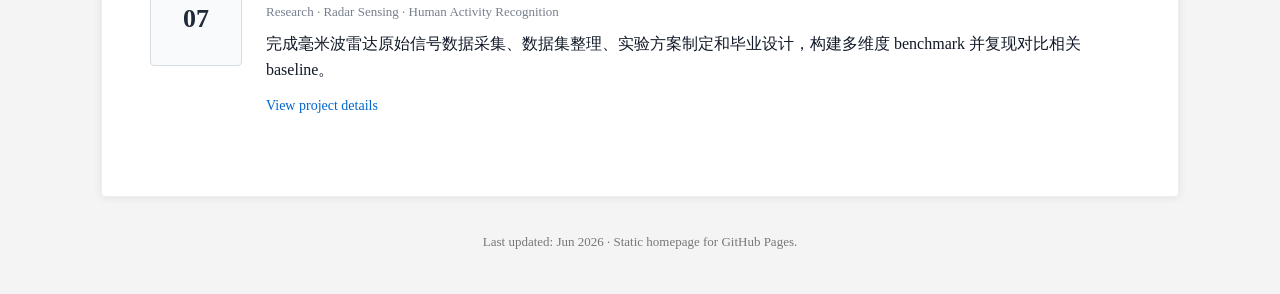
==== commit b6e36292: "Add emotional companion direction to startup experience" ====
--- a/index.html
+++ b/index.html
@@ -245,7 +245,7 @@
             <p>参与音频算法预研、模型原型搭建和终端 AEC 效果测试。</p>
           </div>
           <div class="entry">
-            <div class="entry-title">某初创公司</div>
+            <div class="entry-title">某初创公司（情感陪伴类方向）</div>
             <div class="entry-meta">2026.01 - 至今</div>
             <p>围绕多智能体业务咨询助手、康养陪伴数字人、AI 漫剧生产链路、AI 培训项目和视频生成工作流推进产品调研、技术方案、阶段研发、客户演示和商业化探索；其中多智能体业务咨询助手完成客户演示与场景适配，数字人项目获得约 80w 阶段预算支持并推进商演/试点，AI 培训形成 798 元级课程产品。</p>
           </div>
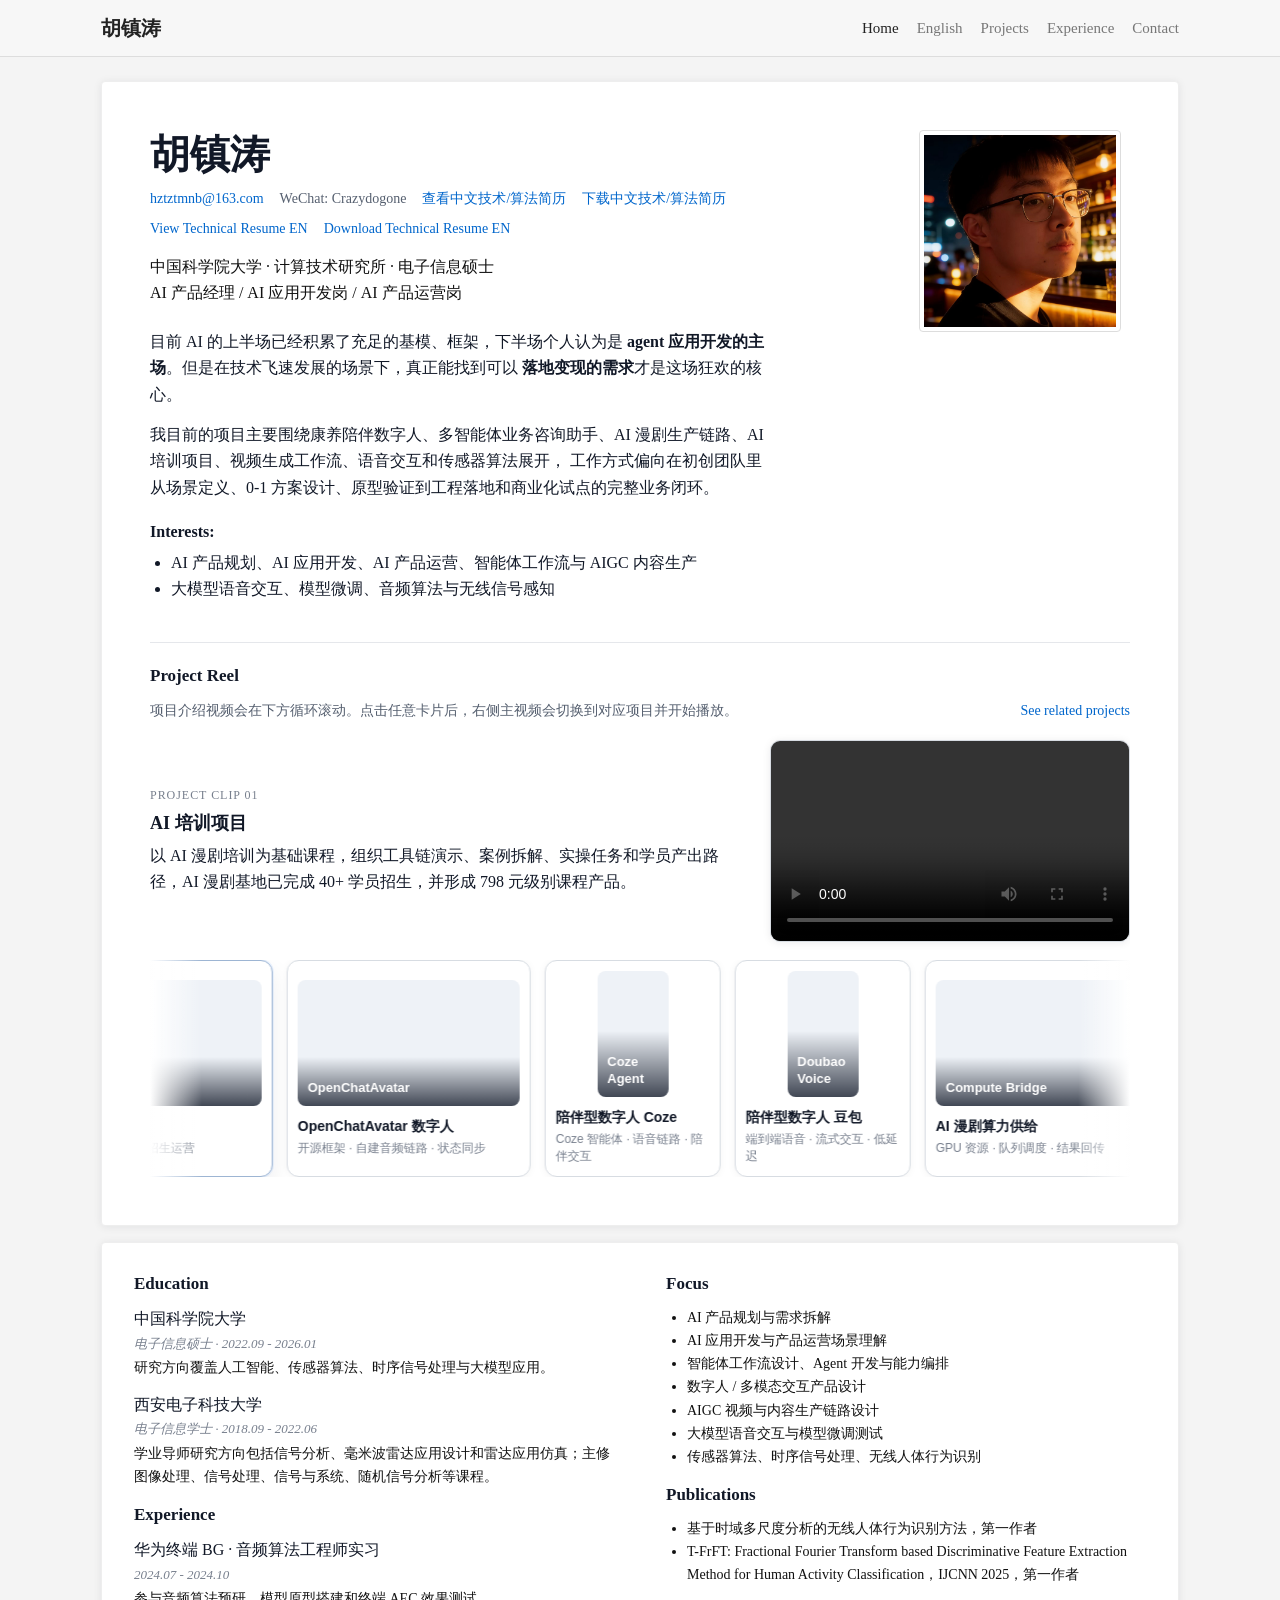
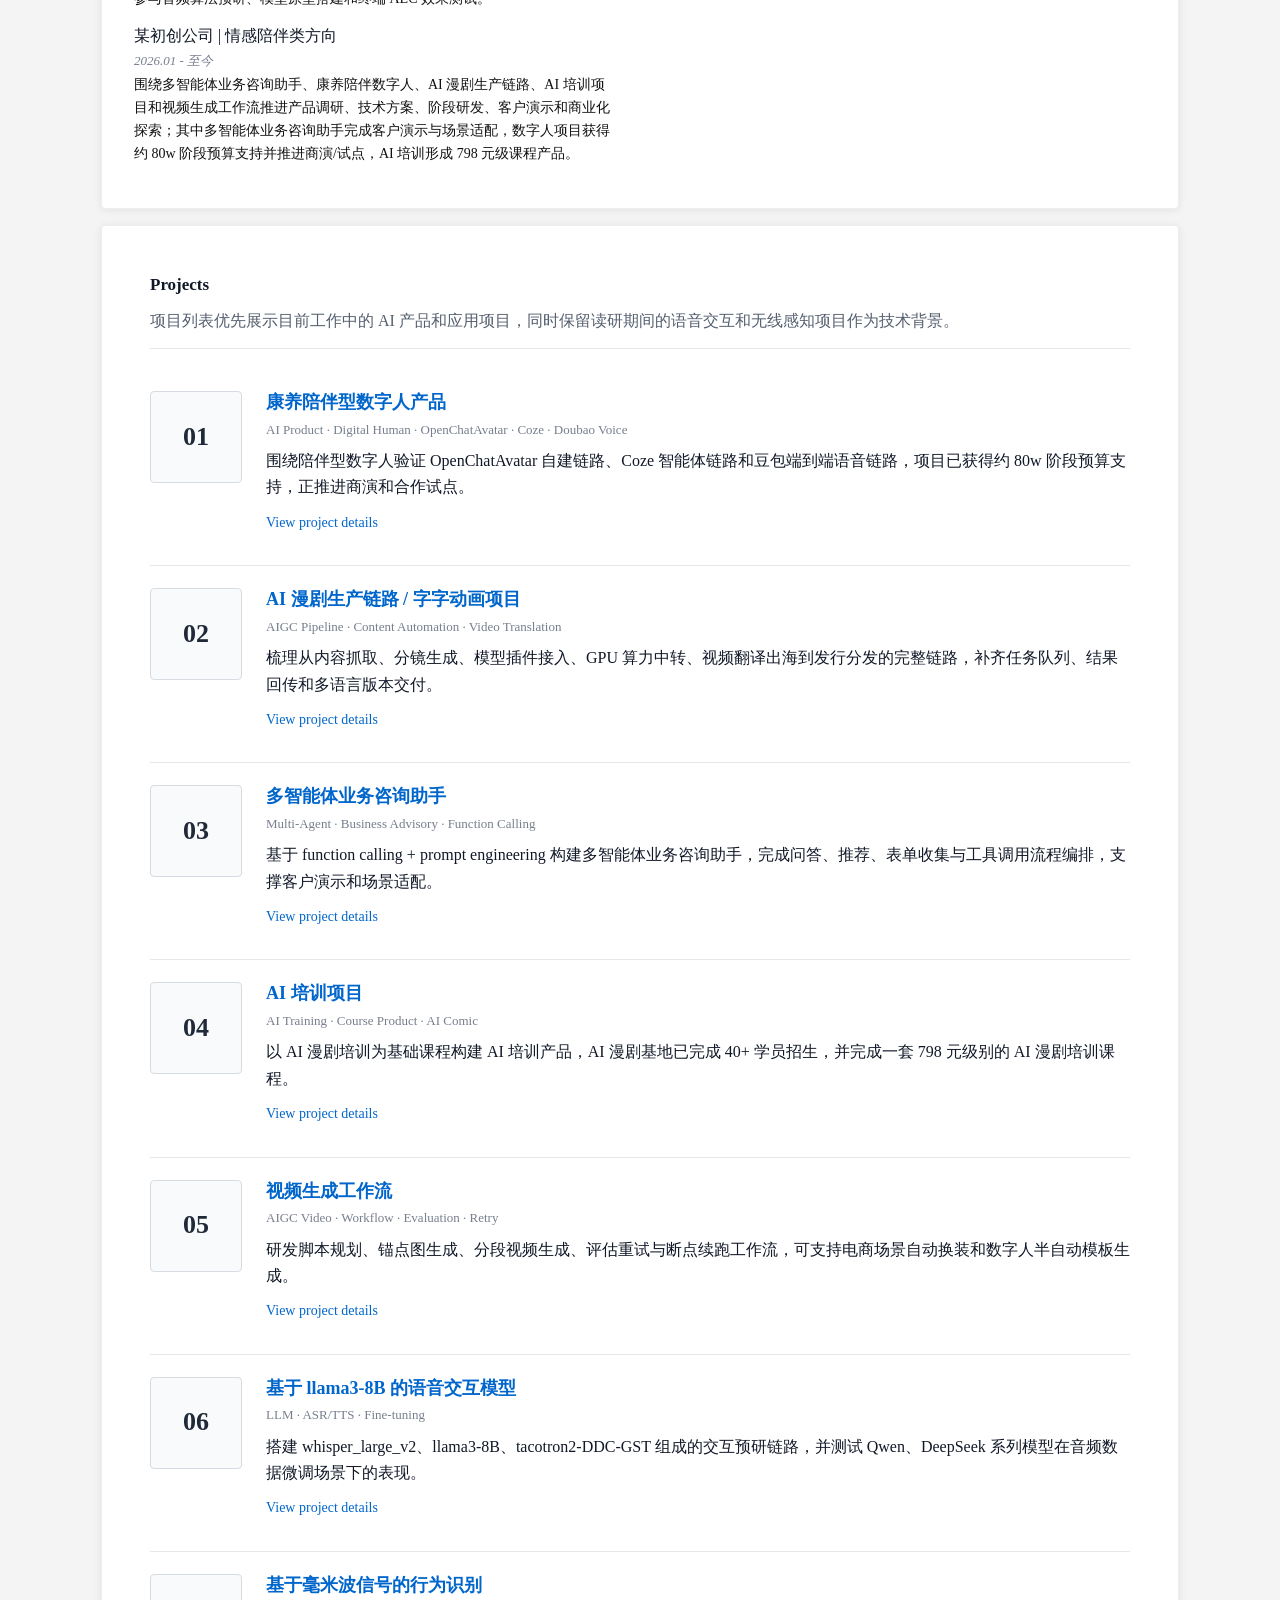
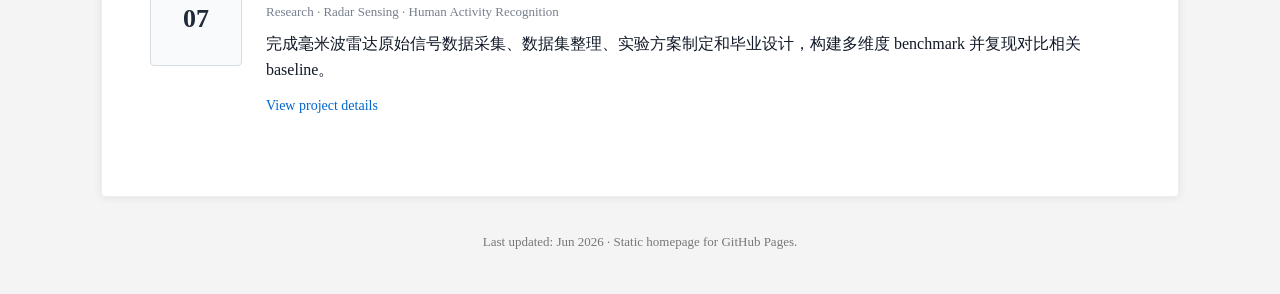
==== commit 9248c7ce: "Use pipe format for startup direction" ====
--- a/index.html
+++ b/index.html
@@ -245,7 +245,7 @@
             <p>参与音频算法预研、模型原型搭建和终端 AEC 效果测试。</p>
           </div>
           <div class="entry">
-            <div class="entry-title">某初创公司（情感陪伴类方向）</div>
+            <div class="entry-title">某初创公司 | 情感陪伴类方向</div>
             <div class="entry-meta">2026.01 - 至今</div>
             <p>围绕多智能体业务咨询助手、康养陪伴数字人、AI 漫剧生产链路、AI 培训项目和视频生成工作流推进产品调研、技术方案、阶段研发、客户演示和商业化探索；其中多智能体业务咨询助手完成客户演示与场景适配，数字人项目获得约 80w 阶段预算支持并推进商演/试点，AI 培训形成 798 元级课程产品。</p>
           </div>
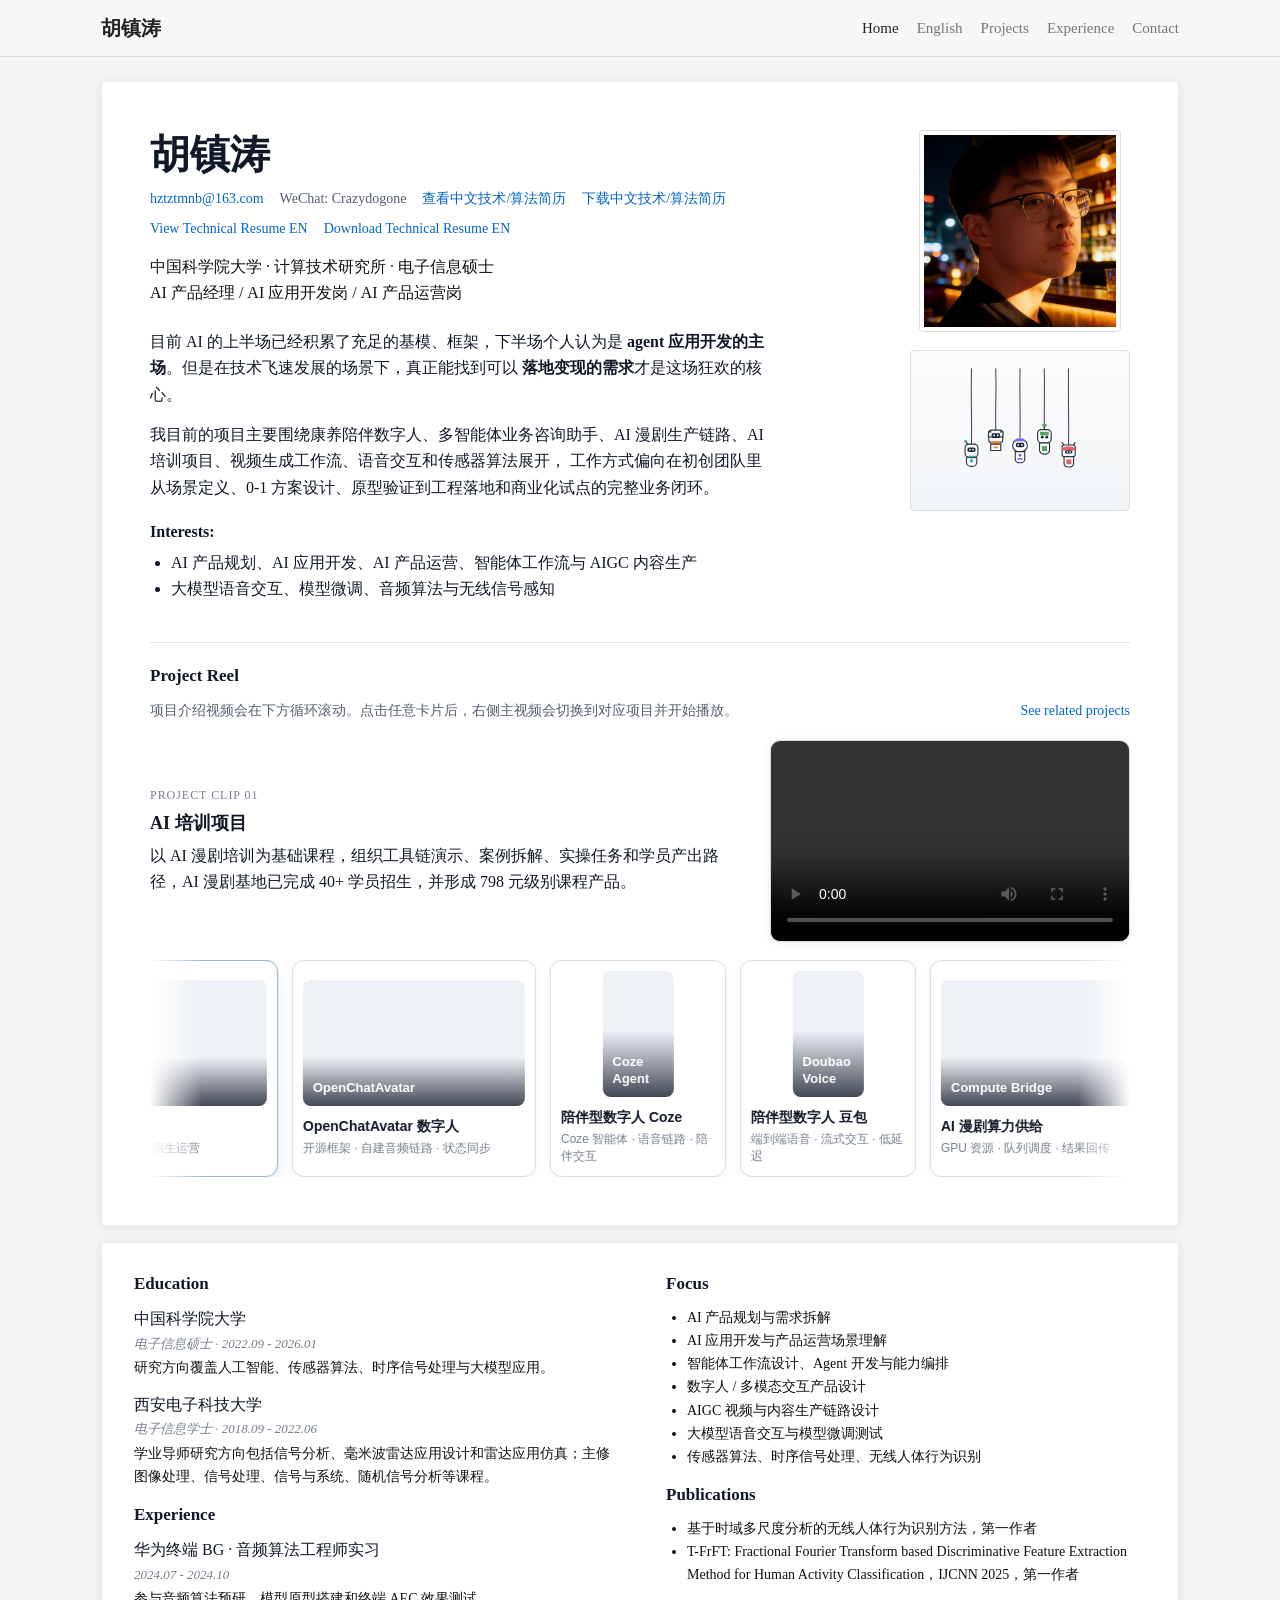
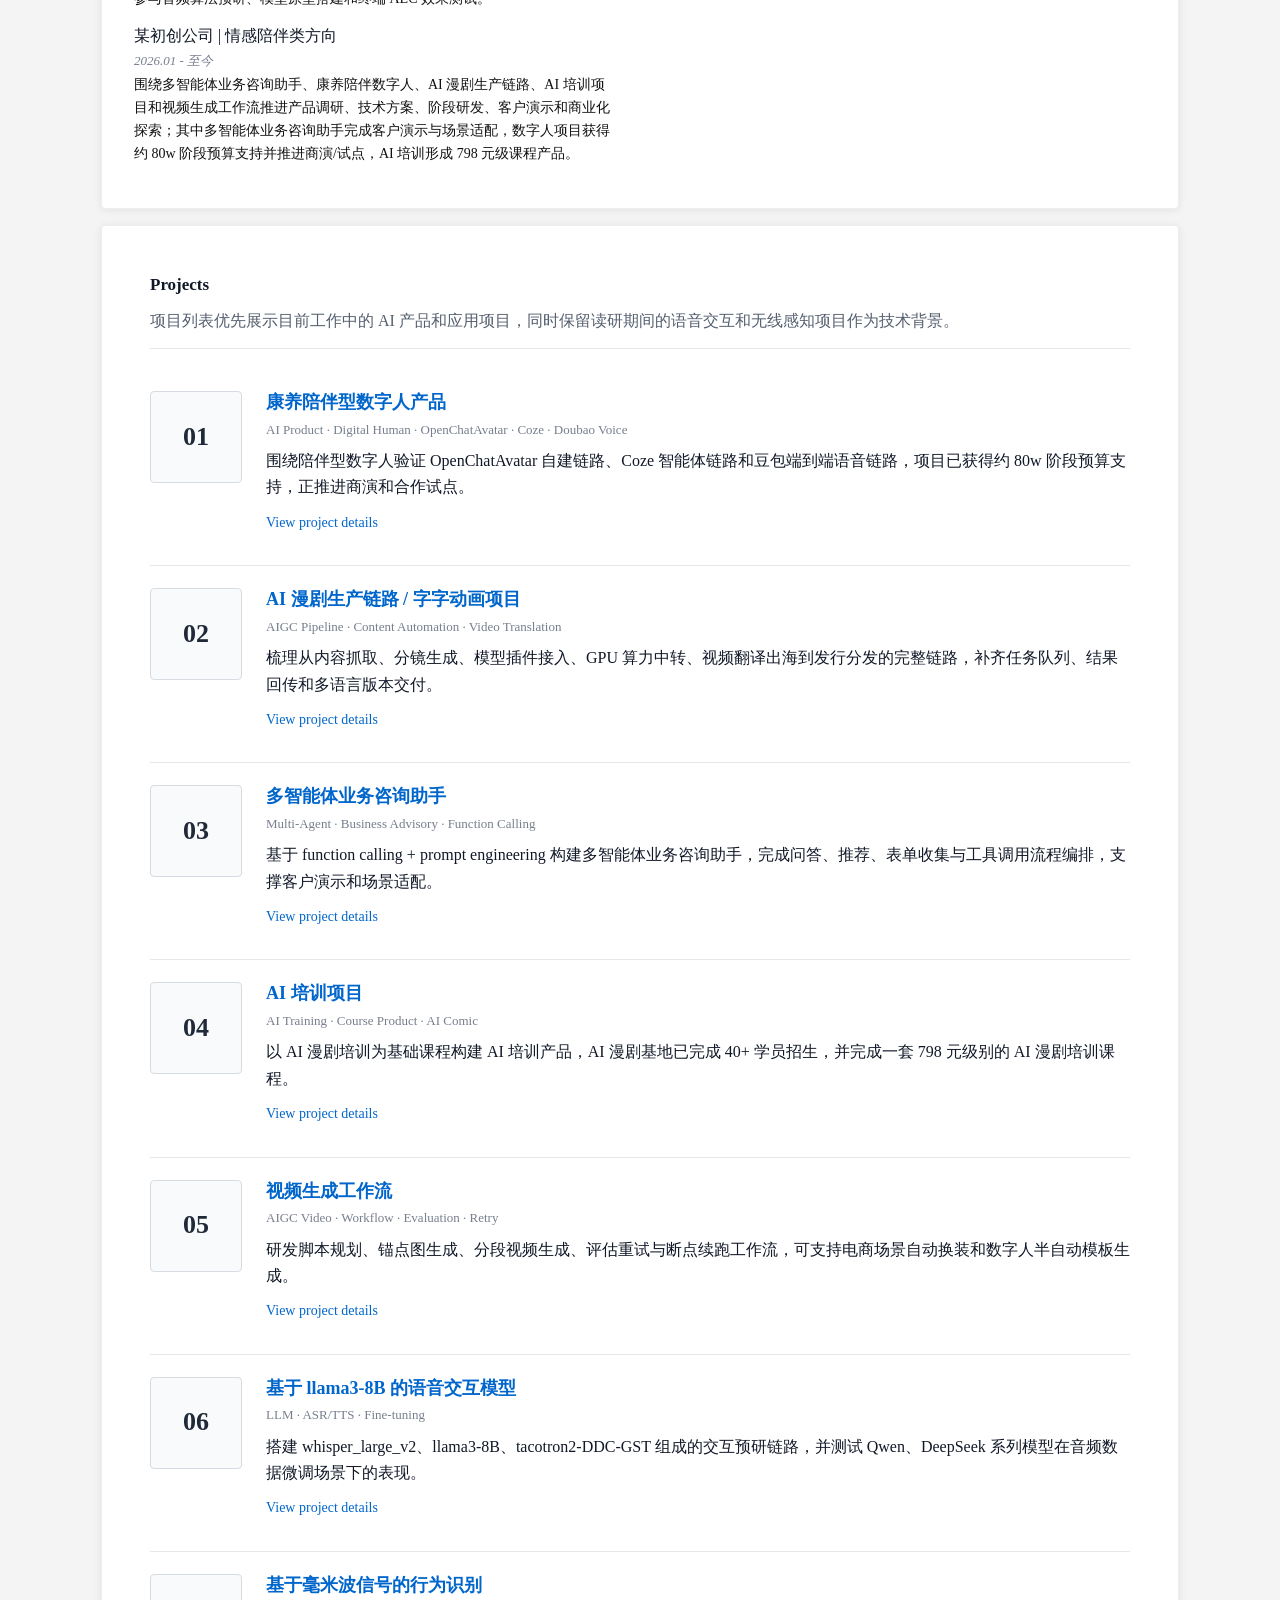
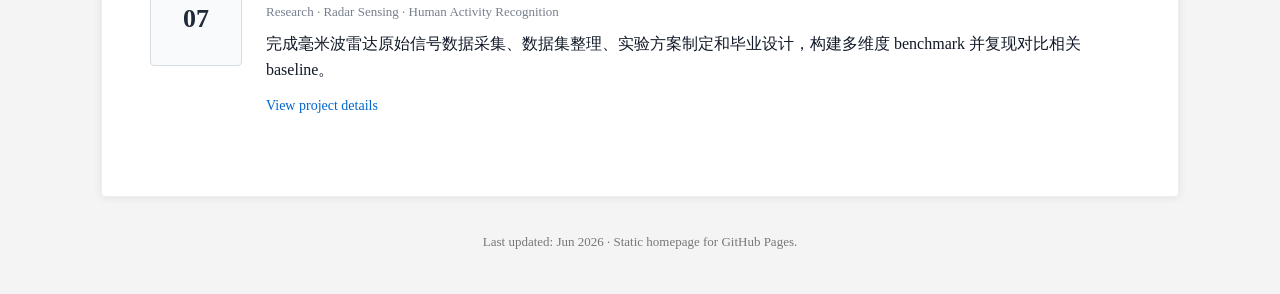
==== commit 8f6f757e: "Restore homepage agent animation" ====
--- a/index.html
+++ b/index.html
@@ -63,6 +63,16 @@
           <div class="portrait-card" aria-label="个人照片">
             <img src="./assets/profile.jpg" alt="胡镇涛个人照片" />
           </div>
+          <div class="agent-animation-card" aria-label="五个智能体摆动动画">
+            <object
+              class="agent-animation"
+              type="image/svg+xml"
+              data="./assets/agent-hand-animation.svg"
+              aria-label="五个智能体摆动动画"
+            >
+              Five animated agents hanging below the portrait.
+            </object>
+          </div>
         </aside>
 
         <section class="project-reel" aria-labelledby="project-reel-title">
--- a/styles.css
+++ b/styles.css
@@ -201,6 +201,21 @@
   aspect-ratio: 1 / 1;
   object-fit: cover;
   object-position: 58% 20%;
+}
+
+.agent-animation-card {
+  width: 100%;
+  padding: 10px 10px 4px;
+  border: 1px solid #dddddd;
+  border-radius: var(--radius);
+  background: linear-gradient(180deg, #fbfbfb 0%, #f2f5f8 100%);
+}
+
+.agent-animation {
+  display: block;
+  width: 100%;
+  aspect-ratio: 26 / 19;
+  border: 0;
 }
 
 .interest-block {
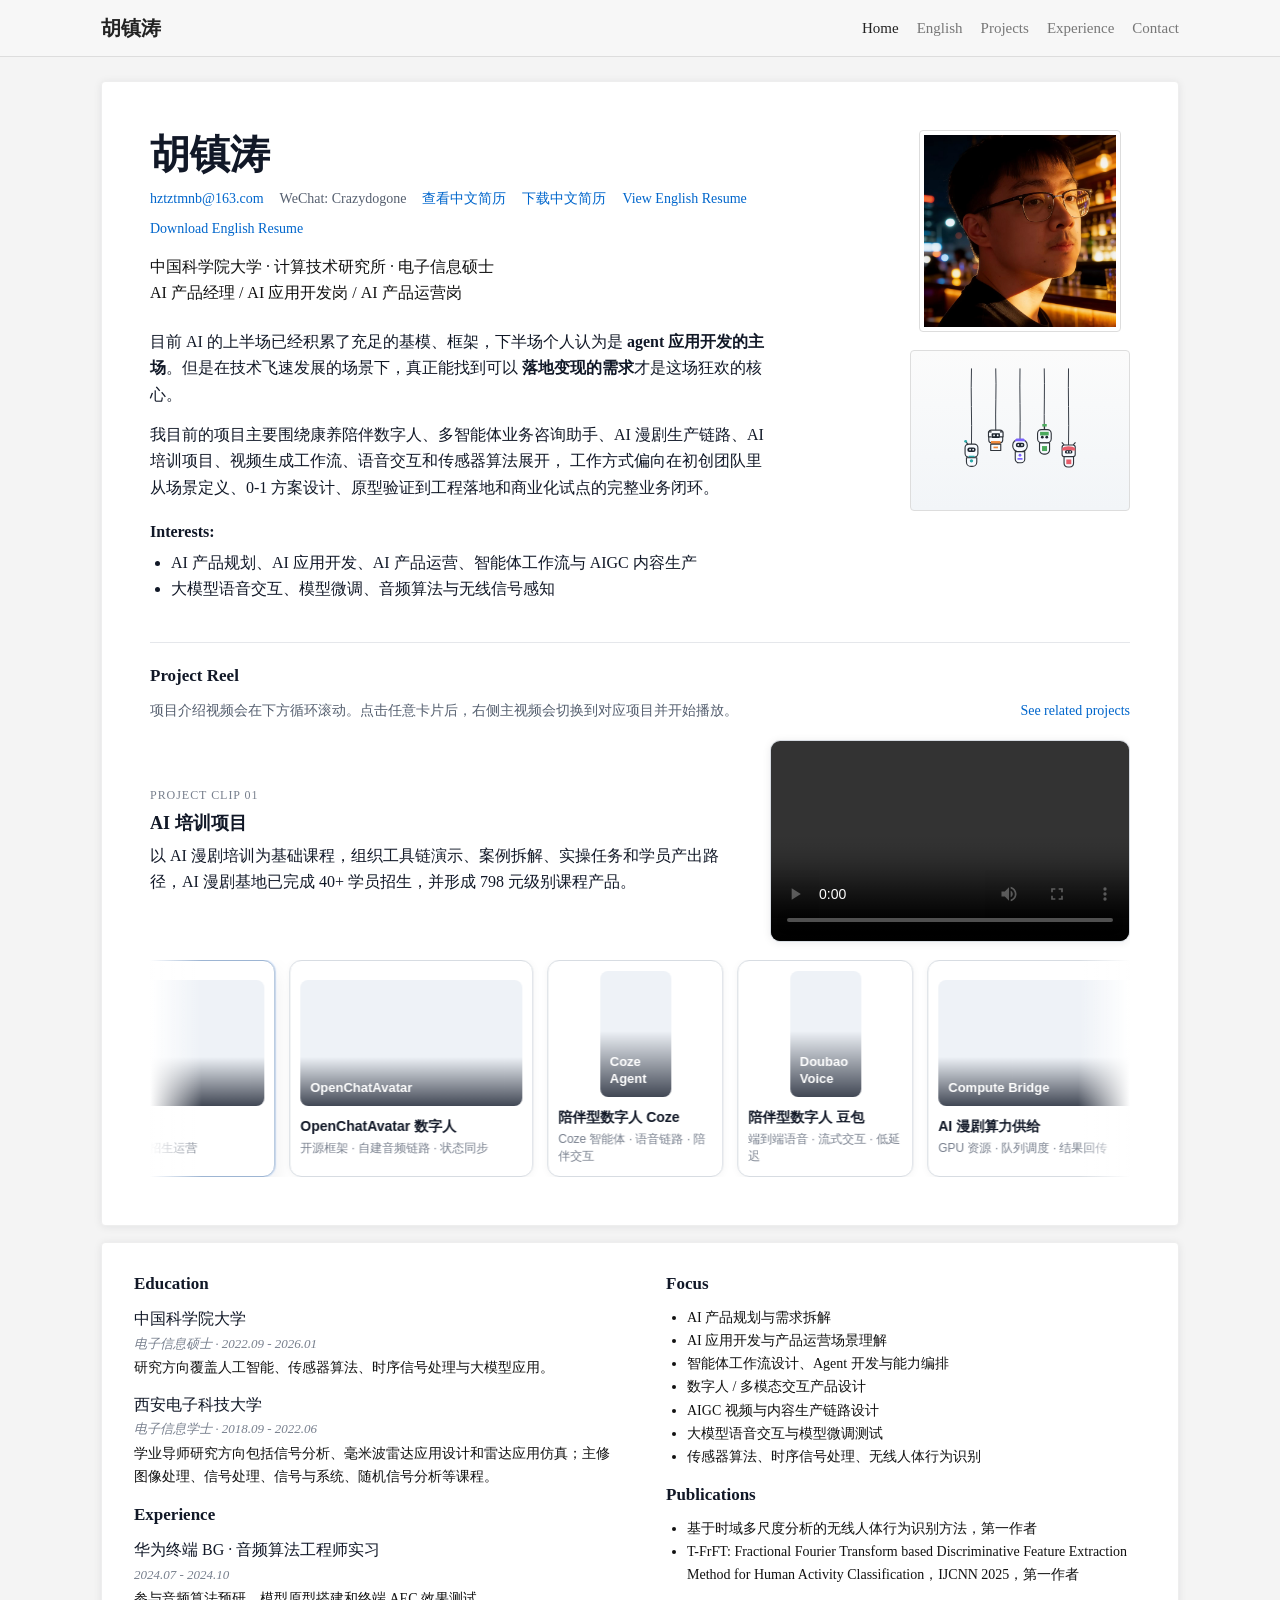
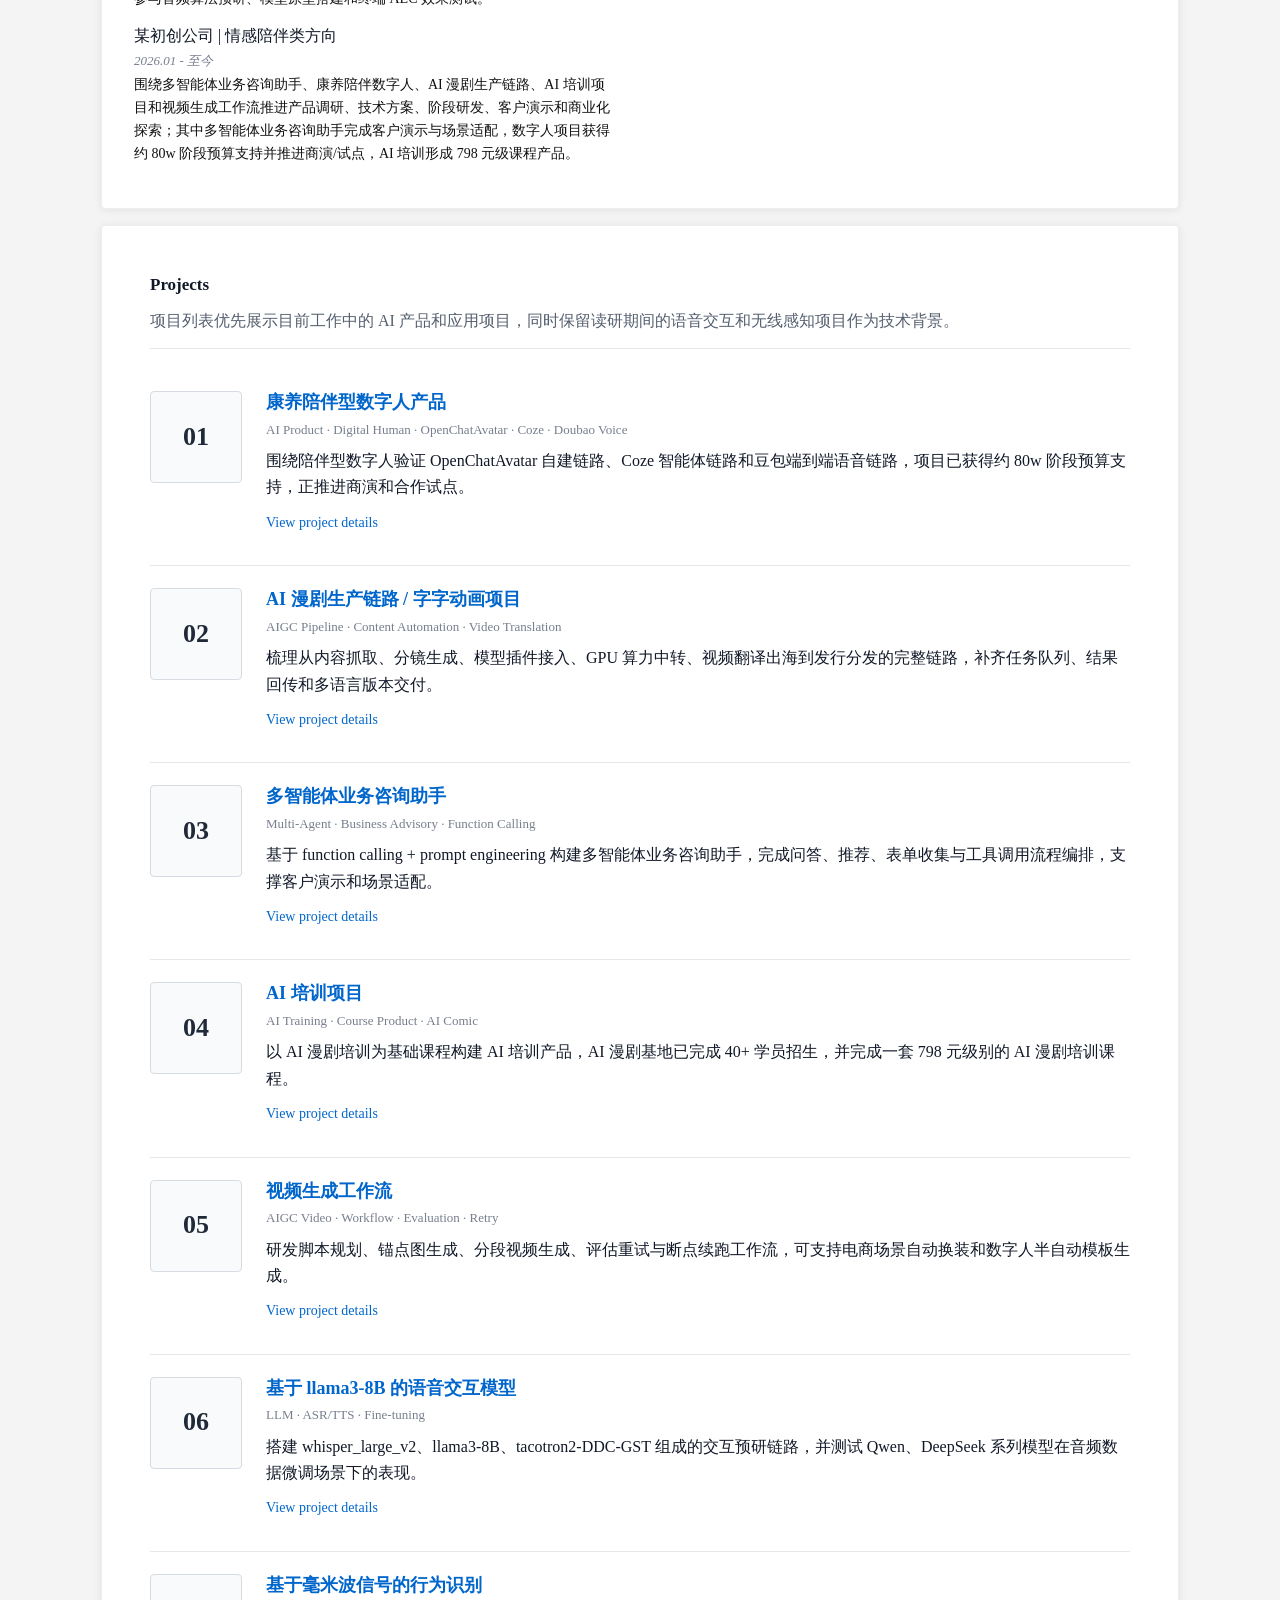
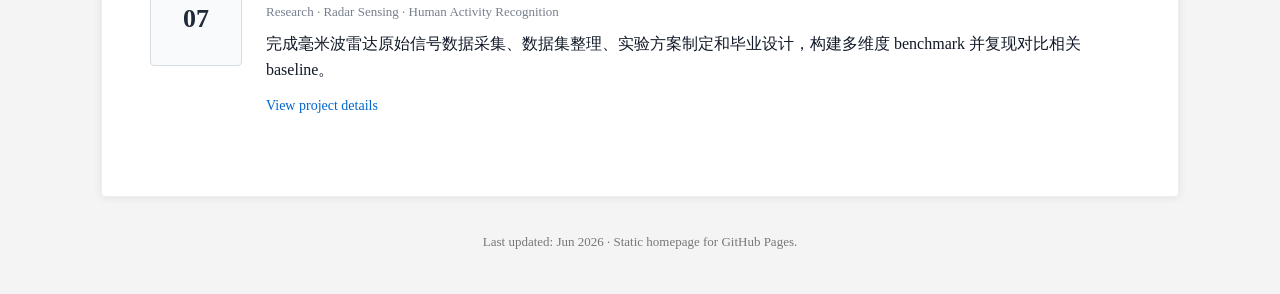
==== commit 5a090695: "Consolidate site resumes" ====
--- a/index.html
+++ b/index.html
@@ -32,10 +32,10 @@
           <div id="contact" class="intro-contact" aria-label="联系方式和简历下载">
             <a href="mailto:hztztmnb@163.com">hztztmnb@163.com</a>
             <span>WeChat: Crazydogone</span>
-            <a href="./assets/resume-technical-cn.pdf" target="_blank" rel="noopener">查看中文技术/算法简历</a>
-            <a href="./assets/resume-technical-cn.pdf" download>下载中文技术/算法简历</a>
-            <a href="./assets/resume-technical-en.pdf" target="_blank" rel="noopener" lang="en">View Technical Resume EN</a>
-            <a href="./assets/resume-technical-en.pdf" download lang="en">Download Technical Resume EN</a>
+            <a href="./assets/resume-cn.pdf" target="_blank" rel="noopener">查看中文简历</a>
+            <a href="./assets/resume-cn.pdf" download>下载中文简历</a>
+            <a href="./assets/resume-en.pdf" target="_blank" rel="noopener" lang="en">View English Resume</a>
+            <a href="./assets/resume-en.pdf" download lang="en">Download English Resume</a>
           </div>
           <p class="affiliation">中国科学院大学 · 计算技术研究所 · 电子信息硕士</p>
           <p class="affiliation">AI 产品经理 / AI 应用开发岗 / AI 产品运营岗</p>
